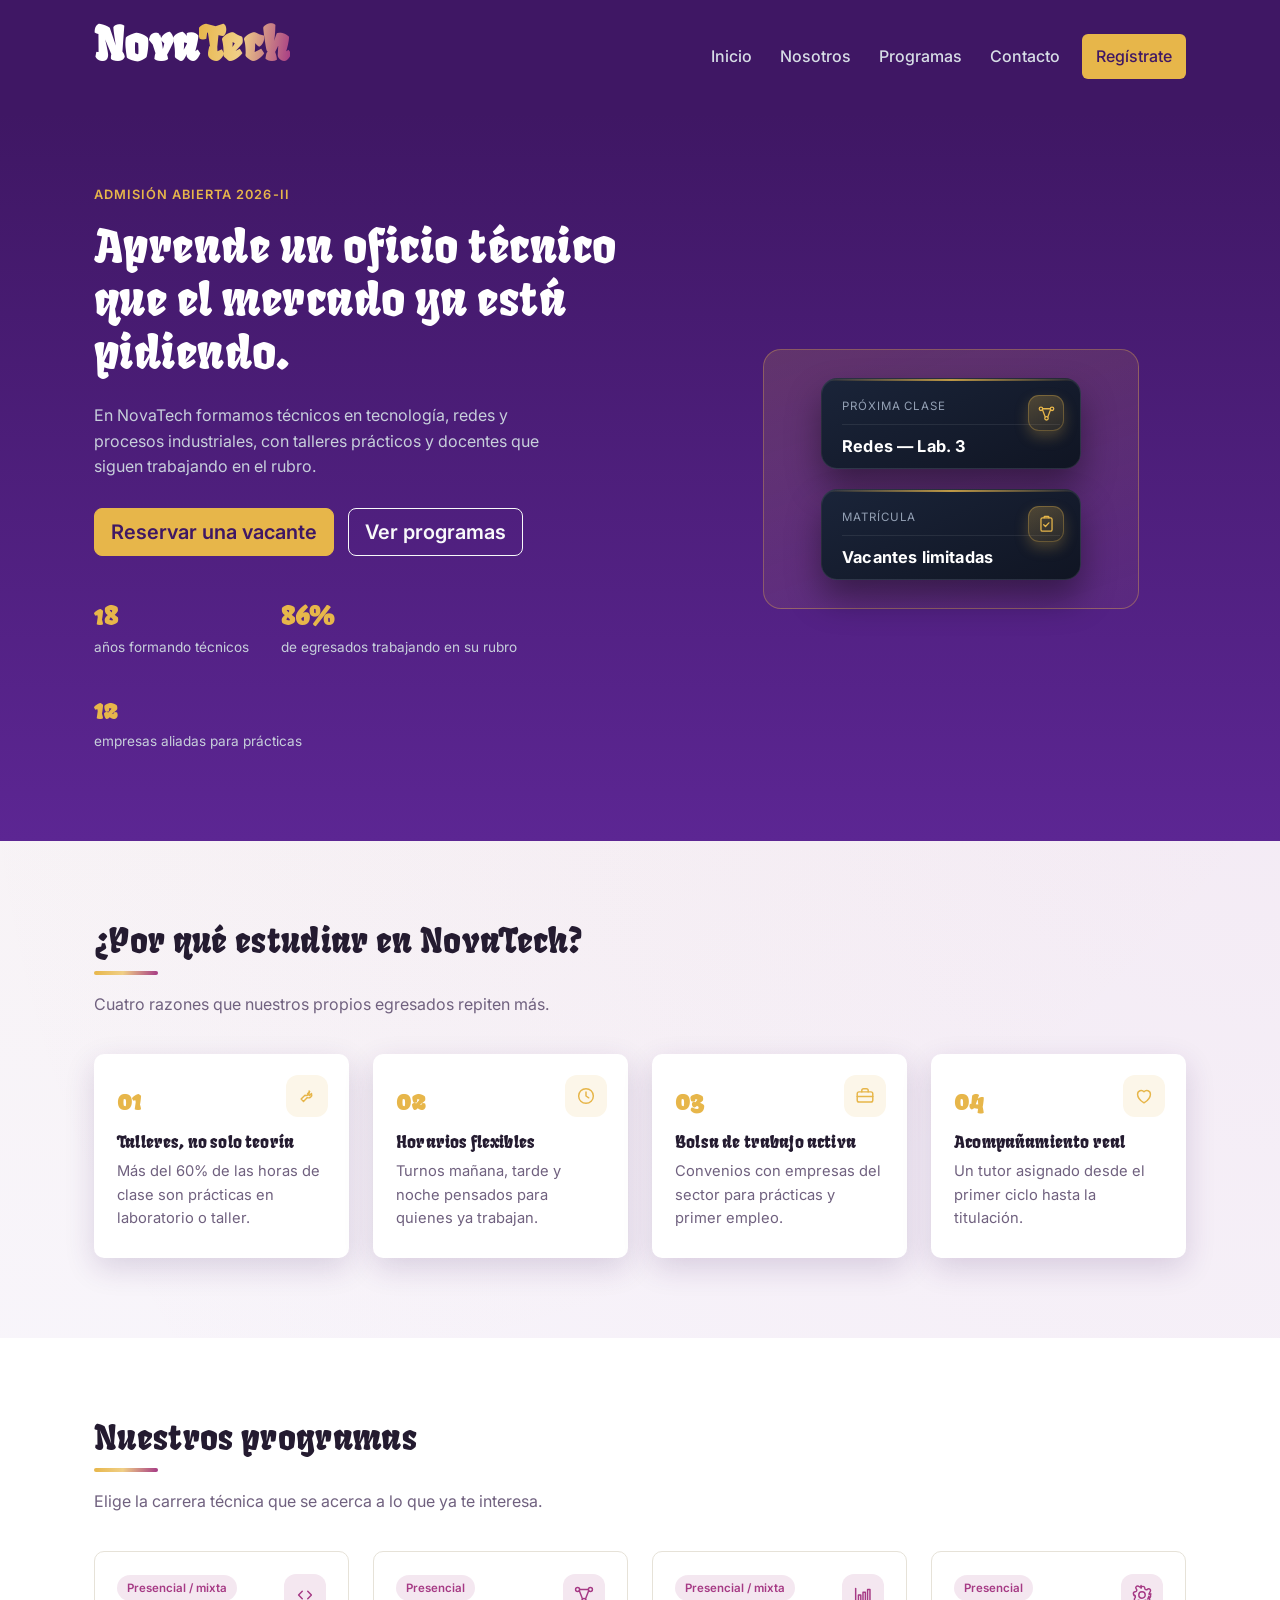
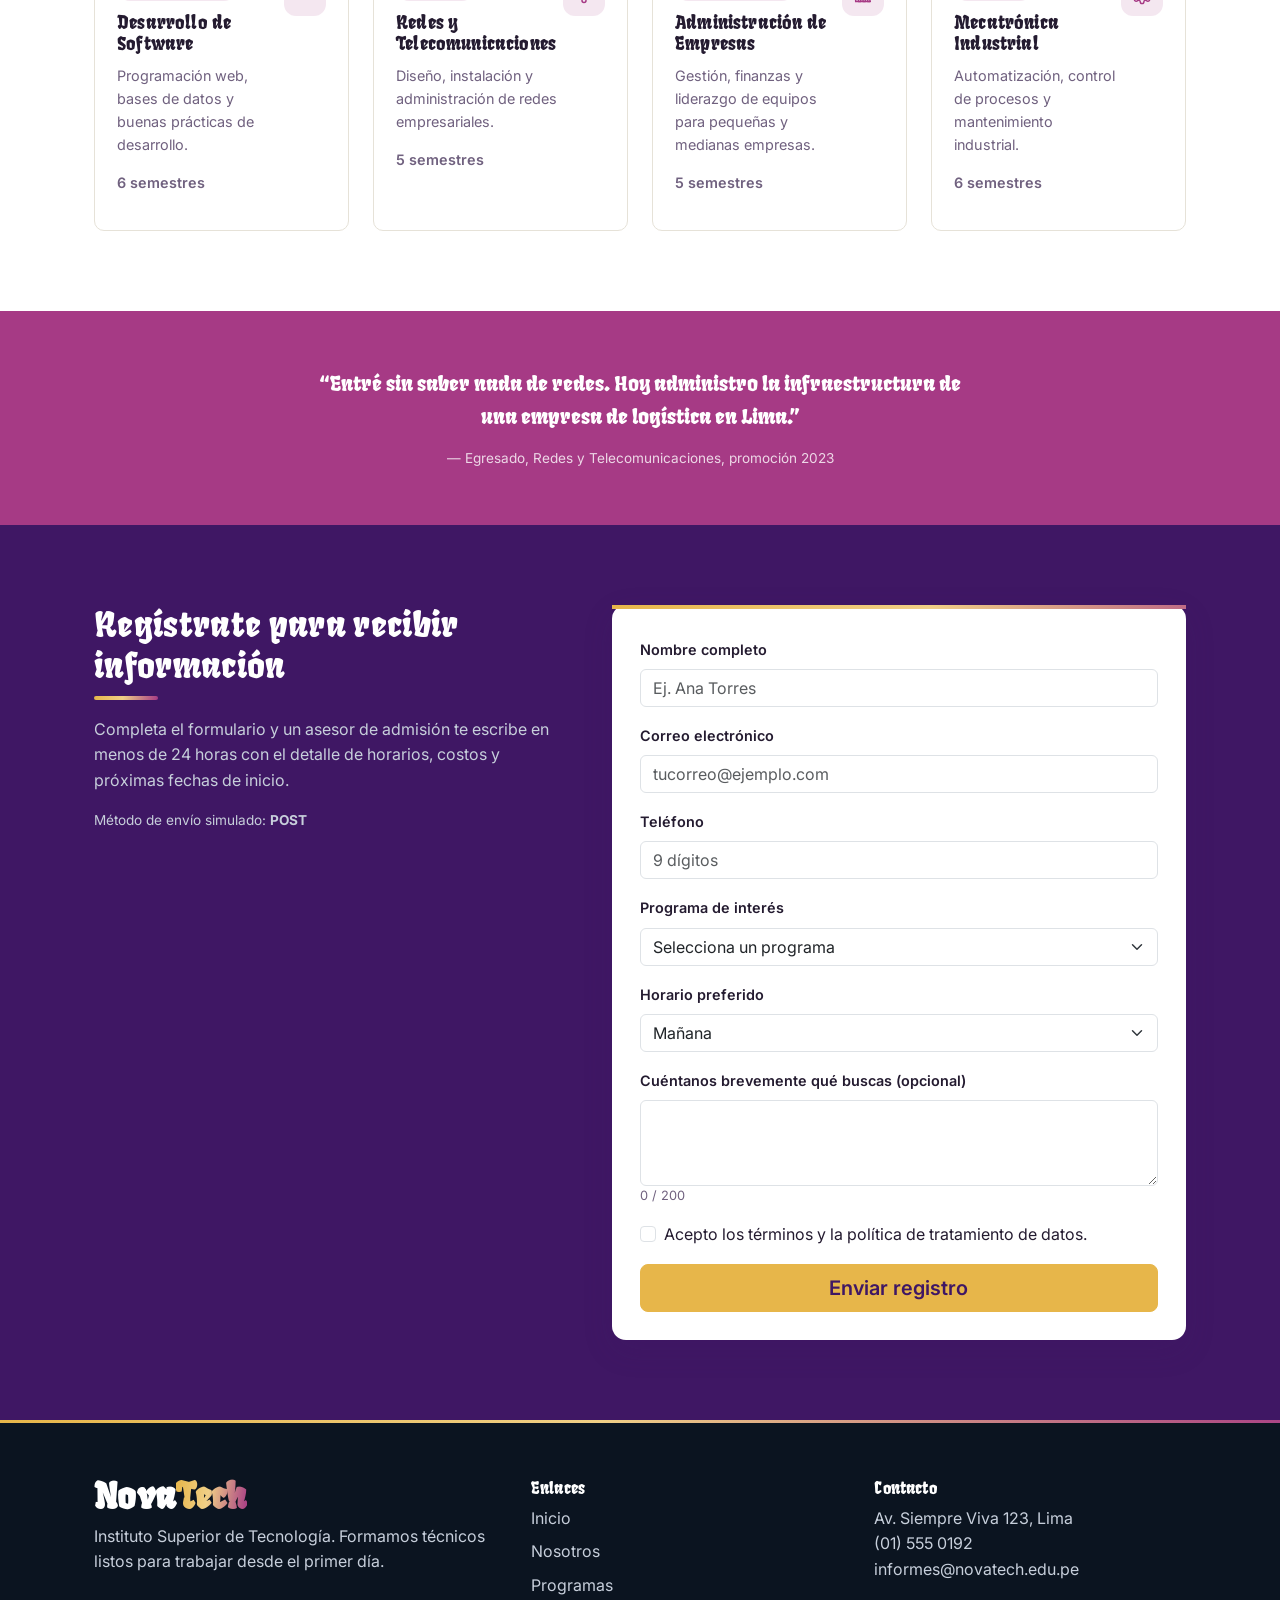
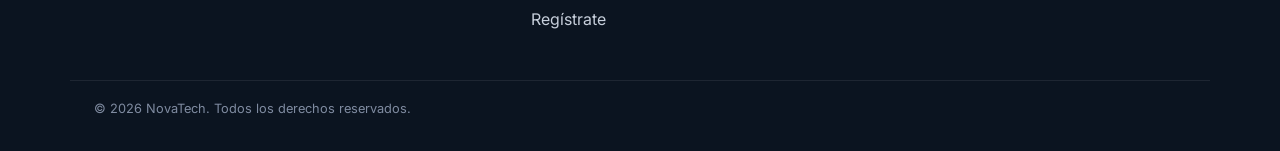
==== index.html @ 8d247965 "Publicar sitio NovaTech (HTML/CSS/JS) listo para GitHub Pages" ====
<!DOCTYPE html>
<html lang="es">
<head>
  <meta charset="UTF-8">
  <meta name="viewport" content="width=device-width, initial-scale=1.0">
  <title>NovaTech | Instituto Superior de Tecnología</title>
  <meta name="description" content="Instituto Superior NovaTech: programas técnicos en tecnología, redes e industria. Regístrate y da el siguiente paso.">

  <!-- Fuentes -->
  <link rel="preconnect" href="https://fonts.googleapis.com">
  <link href="https://fonts.googleapis.com/css2?family=Fruktur&family=Inter:wght@400;500;600&display=swap" rel="stylesheet">

  <!-- Bootstrap 5 (framework CSS requerido por el caso práctico) -->
  <link href="https://cdnjs.cloudflare.com/ajax/libs/bootstrap/5.3.3/css/bootstrap.min.css" rel="stylesheet">

  <!-- Hoja de estilos EXTERNA propia -->
  <link rel="stylesheet" href="css/style.css">

  <!-- Hoja de estilos INTERNA: ajustes puntuales de esta página que no requieren
       vivir en el archivo externo (ver justificación en el informe técnico) -->
  <style>
    /* Ajuste específico de esta vista: separación del ancla del menú fijo */
    section[id] { scroll-margin-top: 84px; }
    /* Contador de caracteres del mensaje del formulario, solo se usa aquí */
    #mensajeContador { font-size: 0.8rem; color: var(--color-muted); }
  </style>
</head>
<body>

  <!-- ===================== HEADER / NAV ===================== -->
  <header class="site-header">
    <nav class="navbar navbar-expand-lg" aria-label="Navegación principal">
      <div class="container nav-inner">
        <a class="navbar-brand" href="#inicio">
          <span class="brand-mark">Nova<span class="brand-accent">Tech</span></span>
        </a>
        <button class="navbar-toggler" type="button" id="menuToggle" aria-controls="menuPrincipal"
                aria-expanded="false" aria-label="Abrir menú">
          <span class="toggler-bar"></span>
          <span class="toggler-bar"></span>
          <span class="toggler-bar"></span>
        </button>
        <div class="collapse navbar-collapse" id="menuPrincipal">
          <ul class="navbar-nav ms-auto" id="menuLista">
            <span class="nav-indicator" id="navIndicator" aria-hidden="true"></span>
            <li class="nav-item"><a class="nav-link" href="#inicio">Inicio</a></li>
            <li class="nav-item"><a class="nav-link" href="#nosotros">Nosotros</a></li>
            <li class="nav-item"><a class="nav-link" href="#programas">Programas</a></li>
            <li class="nav-item"><a class="nav-link" href="#contacto">Contacto</a></li>
            <li class="nav-item"><a class="nav-link btn-nav-cta" href="#registro">Regístrate</a></li>
          </ul>
        </div>
      </div>
    </nav>
  </header>

  <main>
    <!-- ===================== HERO ===================== -->
    <section id="inicio" class="hero">
      <div class="container hero-grid">
        <div class="hero-copy">
          <p class="hero-kicker">Admisión abierta 2026-II</p>
          <h1>Aprende un oficio técnico que el mercado ya está pidiendo.</h1>
          <p class="hero-lead">
            En NovaTech formamos técnicos en tecnología, redes y procesos industriales,
            con talleres prácticos y docentes que siguen trabajando en el rubro.
          </p>
          <div class="hero-actions">
            <a href="#registro" class="btn btn-primary btn-lg">Reservar una vacante</a>
            <a href="#programas" class="btn btn-outline-light btn-lg">Ver programas</a>
          </div>
          <dl class="hero-stats">
            <div><dt>18</dt><dd>años formando técnicos</dd></div>
            <div><dt>86%</dt><dd>de egresados trabajando en su rubro</dd></div>
            <div><dt>12</dt><dd>empresas aliadas para prácticas</dd></div>
          </dl>
        </div>
        <div class="hero-visual" aria-hidden="true">
          <div class="hero-shape">
            <div class="hero-card hero-card-1">
              <span class="hero-card-label">Próxima clase</span>
              <strong>Redes — Lab. 3</strong>
              <span class="hero-card-icon" aria-hidden="true">
                <svg viewBox="0 0 24 24" fill="none" stroke="currentColor" stroke-width="1.6" stroke-linecap="round" stroke-linejoin="round">
                  <circle cx="5" cy="6" r="2.2"></circle>
                  <circle cx="19" cy="6" r="2.2"></circle>
                  <circle cx="12" cy="18" r="2.2"></circle>
                  <path d="M6.9 7.3 10.4 16.4"></path>
                  <path d="M17.1 7.3 13.6 16.4"></path>
                  <path d="M7.2 6h9.6"></path>
                </svg>
              </span>
            </div>
            <div class="hero-card hero-card-2">
              <span class="hero-card-label">Matrícula</span>
              <strong>Vacantes limitadas</strong>
              <span class="hero-card-icon" aria-hidden="true">
                <svg viewBox="0 0 24 24" fill="none" stroke="currentColor" stroke-width="1.6" stroke-linecap="round" stroke-linejoin="round">
                  <rect x="5" y="3.5" width="14" height="17" rx="2"></rect>
                  <path d="M9 3.5V2.8a1 1 0 0 1 1-1h4a1 1 0 0 1 1 1v.7"></path>
                  <path d="m8.5 12.3 2.2 2.2 4.3-4.6"></path>
                </svg>
              </span>
            </div>
          </div>
        </div>
      </div>
    </section>

    <!-- ===================== NOSOTROS / POR QUÉ (Flexbox) ===================== -->
    <section id="nosotros" class="why">
      <div class="container">
        <h2 class="section-title">¿Por qué estudiar en NovaTech?</h2>
        <p class="section-subtitle">Cuatro razones que nuestros propios egresados repiten más.</p>

        <!-- Requisito: Flexbox en al menos una sección -->
        <div class="why-flex">
          <article class="why-item">
            <span class="why-logo" aria-hidden="true">
              <svg viewBox="0 0 24 24" fill="none" stroke="currentColor" stroke-width="1.6" stroke-linecap="round" stroke-linejoin="round">
                <path d="M14.3 6.6a3.5 3.5 0 0 1-4.55 4.55L5.6 15.3l2.6 2.6 4.15-4.15a3.5 3.5 0 0 0 4.55-4.55l-2.25 2.25-2-2 2.25-2.25Z"></path>
              </svg>
            </span>
            <div class="why-icon" aria-hidden="true">01</div>
            <h3>Talleres, no solo teoría</h3>
            <p>Más del 60% de las horas de clase son prácticas en laboratorio o taller.</p>
          </article>
          <article class="why-item">
            <span class="why-logo" aria-hidden="true">
              <svg viewBox="0 0 24 24" fill="none" stroke="currentColor" stroke-width="1.6" stroke-linecap="round" stroke-linejoin="round">
                <circle cx="12" cy="12" r="8"></circle>
                <path d="M12 7.5V12l3 2"></path>
              </svg>
            </span>
            <div class="why-icon" aria-hidden="true">02</div>
            <h3>Horarios flexibles</h3>
            <p>Turnos mañana, tarde y noche pensados para quienes ya trabajan.</p>
          </article>
          <article class="why-item">
            <span class="why-logo" aria-hidden="true">
              <svg viewBox="0 0 24 24" fill="none" stroke="currentColor" stroke-width="1.6" stroke-linecap="round" stroke-linejoin="round">
                <rect x="3.5" y="7.5" width="17" height="11" rx="2"></rect>
                <path d="M8.5 7.5V6a2 2 0 0 1 2-2h3a2 2 0 0 1 2 2v1.5"></path>
                <path d="M3.5 12.5h17"></path>
              </svg>
            </span>
            <div class="why-icon" aria-hidden="true">03</div>
            <h3>Bolsa de trabajo activa</h3>
            <p>Convenios con empresas del sector para prácticas y primer empleo.</p>
          </article>
          <article class="why-item">
            <span class="why-logo" aria-hidden="true">
              <svg viewBox="0 0 24 24" fill="none" stroke="currentColor" stroke-width="1.6" stroke-linecap="round" stroke-linejoin="round">
                <path d="M12 19.5s-7-4.35-7-9.5a4 4 0 0 1 7-2.6 4 4 0 0 1 7 2.6c0 5.15-7 9.5-7 9.5Z"></path>
              </svg>
            </span>
            <div class="why-icon" aria-hidden="true">04</div>
            <h3>Acompañamiento real</h3>
            <p>Un tutor asignado desde el primer ciclo hasta la titulación.</p>
          </article>
        </div>
      </div>
    </section>

    <!-- ===================== PROGRAMAS (Grid + Bootstrap cards) ===================== -->
    <section id="programas" class="programas">
      <div class="container">
        <h2 class="section-title">Nuestros programas</h2>
        <p class="section-subtitle">Elige la carrera técnica que se acerca a lo que ya te interesa.</p>

        <!-- Requisito: CSS Grid en al menos una sección.
             Estas 4 tarjetas son contenido base en HTML; script.js las
             reemplaza dinámicamente recorriendo el array "programas"
             (demuestra manipulación del DOM sin depender solo de JS). -->
        <div class="programas-grid" id="programasGrid">
          <article class="programa-card">
            <span class="programa-logo" aria-hidden="true">
              <svg viewBox="0 0 24 24" fill="none" stroke="currentColor" stroke-width="1.6" stroke-linecap="round" stroke-linejoin="round">
                <path d="m9 8-4 4 4 4"></path>
                <path d="m15 8 4 4-4 4"></path>
              </svg>
            </span>
            <span class="programa-badge">Presencial / mixta</span>
            <h3>Desarrollo de Software</h3>
            <p>Programación web, bases de datos y buenas prácticas de desarrollo.</p>
            <p class="programa-duracion">6 semestres</p>
          </article>
          <article class="programa-card">
            <span class="programa-logo" aria-hidden="true">
              <svg viewBox="0 0 24 24" fill="none" stroke="currentColor" stroke-width="1.6" stroke-linecap="round" stroke-linejoin="round">
                <circle cx="5" cy="6" r="2.2"></circle>
                <circle cx="19" cy="6" r="2.2"></circle>
                <circle cx="12" cy="18" r="2.2"></circle>
                <path d="M6.9 7.3 10.4 16.4"></path>
                <path d="M17.1 7.3 13.6 16.4"></path>
                <path d="M7.2 6h9.6"></path>
              </svg>
            </span>
            <span class="programa-badge">Presencial</span>
            <h3>Redes y Telecomunicaciones</h3>
            <p>Diseño, instalación y administración de redes empresariales.</p>
            <p class="programa-duracion">5 semestres</p>
          </article>
          <article class="programa-card">
            <span class="programa-logo" aria-hidden="true">
              <svg viewBox="0 0 24 24" fill="none" stroke="currentColor" stroke-width="1.6" stroke-linecap="round" stroke-linejoin="round">
                <path d="M4 19V5"></path>
                <path d="M4 19h16"></path>
                <rect x="7" y="12" width="2.6" height="7"></rect>
                <rect x="12" y="9" width="2.6" height="10"></rect>
                <rect x="17" y="6" width="2.6" height="13"></rect>
              </svg>
            </span>
            <span class="programa-badge">Presencial / mixta</span>
            <h3>Administración de Empresas</h3>
            <p>Gestión, finanzas y liderazgo de equipos para pequeñas y medianas empresas.</p>
            <p class="programa-duracion">5 semestres</p>
          </article>
          <article class="programa-card">
            <span class="programa-logo" aria-hidden="true">
              <svg viewBox="0 0 24 24" fill="none" stroke="currentColor" stroke-width="1.6" stroke-linecap="round" stroke-linejoin="round">
                <path d="M12 15.5a3.5 3.5 0 1 0 0-7 3.5 3.5 0 0 0 0 7Z"></path>
                <path d="M19.4 13.5a1.65 1.65 0 0 0 .33 1.82l.06.06a2 2 0 1 1-2.83 2.83l-.06-.06a1.65 1.65 0 0 0-1.82-.33 1.65 1.65 0 0 0-1 1.51V19.4a2 2 0 0 1-4 0v-.09a1.65 1.65 0 0 0-1.08-1.51 1.65 1.65 0 0 0-1.82.33l-.06.06a2 2 0 1 1-2.83-2.83l.06-.06a1.65 1.65 0 0 0 .33-1.82 1.65 1.65 0 0 0-1.51-1H4.6a2 2 0 0 1 0-4h.09a1.65 1.65 0 0 0 1.51-1.08 1.65 1.65 0 0 0-.33-1.82l-.06-.06a2 2 0 1 1 2.83-2.83l.06.06a1.65 1.65 0 0 0 1.82.33H10a1.65 1.65 0 0 0 1-1.51V4.6a2 2 0 0 1 4 0v.09a1.65 1.65 0 0 0 1 1.51 1.65 1.65 0 0 0 1.82-.33l.06-.06a2 2 0 1 1 2.83 2.83l-.06.06a1.65 1.65 0 0 0-.33 1.82V10a1.65 1.65 0 0 0 1.51 1H19.4a2 2 0 0 1 0 4h-.09a1.65 1.65 0 0 0-1 1.51Z"></path>
              </svg>
            </span>
            <span class="programa-badge">Presencial</span>
            <h3>Mecatrónica Industrial</h3>
            <p>Automatización, control de procesos y mantenimiento industrial.</p>
            <p class="programa-duracion">6 semestres</p>
          </article>
        </div>
      </div>
    </section>

    <!-- ===================== TESTIMONIO ===================== -->
    <section class="testimonio">
      <div class="container testimonio-inner">
        <blockquote>
          “Entré sin saber nada de redes. Hoy administro la infraestructura de una empresa de
          logística en Lima.”
        </blockquote>
        <p class="testimonio-autor">— Egresado, Redes y Telecomunicaciones, promoción 2023</p>
      </div>
    </section>

    <!-- ===================== REGISTRO ===================== -->
    <section id="registro" class="registro">
      <div class="container registro-grid">
        <div class="registro-intro">
          <h2 class="section-title section-title--light">Regístrate para recibir información</h2>
          <p>
            Completa el formulario y un asesor de admisión te escribe en menos de 24 horas
            con el detalle de horarios, costos y próximas fechas de inicio.
          </p>
          <p class="registro-nota" id="metodoEnvioNota">
            Método de envío simulado: <strong>POST</strong>
          </p>
        </div>

        <form id="formRegistro" class="registro-form" novalidate>
          <div class="mb-3">
            <label for="nombre" class="form-label">Nombre completo</label>
            <input type="text" class="form-control" id="nombre" name="nombre" placeholder="Ej. Ana Torres" required minlength="3">
            <div class="invalid-feedback" id="errorNombre">Ingresa tu nombre completo (mínimo 3 caracteres).</div>
          </div>

          <div class="mb-3">
            <label for="correo" class="form-label">Correo electrónico</label>
            <input type="email" class="form-control" id="correo" name="correo" placeholder="tucorreo@ejemplo.com" required>
            <div class="invalid-feedback" id="errorCorreo">Ingresa un correo electrónico válido.</div>
          </div>

          <div class="mb-3">
            <label for="telefono" class="form-label">Teléfono</label>
            <input type="tel" class="form-control" id="telefono" name="telefono" placeholder="9 dígitos" required pattern="[0-9]{9}">
            <div class="invalid-feedback" id="errorTelefono">Ingresa un número de 9 dígitos, solo números.</div>
          </div>

          <div class="mb-3">
            <label for="programa" class="form-label">Programa de interés</label>
            <select class="form-select" id="programa" name="programa" required>
              <option value="" selected disabled>Selecciona un programa</option>
              <option value="Desarrollo de Software">Desarrollo de Software</option>
              <option value="Redes y Telecomunicaciones">Redes y Telecomunicaciones</option>
              <option value="Administración de Empresas">Administración de Empresas</option>
              <option value="Mecatrónica Industrial">Mecatrónica Industrial</option>
            </select>
            <div class="invalid-feedback" id="errorPrograma">Selecciona un programa.</div>
          </div>

          <div class="mb-3">
            <label for="horario" class="form-label">Horario preferido</label>
            <select class="form-select" id="horario" name="horario">
              <option value="Mañana">Mañana</option>
              <option value="Tarde">Tarde</option>
              <option value="Noche">Noche</option>
            </select>
          </div>

          <div class="mb-3">
            <label for="mensaje" class="form-label">Cuéntanos brevemente qué buscas (opcional)</label>
            <textarea class="form-control" id="mensaje" name="mensaje" rows="3" maxlength="200"></textarea>
            <div id="mensajeContador">0 / 200</div>
          </div>

          <div class="form-check mb-3">
            <input class="form-check-input" type="checkbox" id="terminos" name="terminos" required>
            <label class="form-check-label" for="terminos">
              Acepto los términos y la política de tratamiento de datos.
            </label>
            <div class="invalid-feedback" id="errorTerminos">Debes aceptar los términos para continuar.</div>
          </div>

          <button type="submit" class="btn btn-primary btn-lg w-100" id="btnEnviar">Enviar registro</button>

          <div id="resultadoEnvio" class="resultado-envio" role="status" aria-live="polite"></div>
        </form>
      </div>
    </section>
  </main>

  <!-- ===================== FOOTER ===================== -->
  <footer id="contacto" class="site-footer">
    <div class="container footer-grid">
      <div>
        <span class="brand-mark">Nova<span class="brand-accent">Tech</span></span>
        <p>Instituto Superior de Tecnología. Formamos técnicos listos para trabajar desde el primer día.</p>
      </div>
      <div>
        <h3>Enlaces</h3>
        <ul>
          <li><a href="#inicio">Inicio</a></li>
          <li><a href="#nosotros">Nosotros</a></li>
          <li><a href="#programas">Programas</a></li>
          <li><a href="#registro">Regístrate</a></li>
        </ul>
      </div>
      <div>
        <h3>Contacto</h3>
        <address>
          Av. Siempre Viva 123, Lima<br>
          (01) 555 0192<br>
          informes@novatech.edu.pe
        </address>
      </div>
    </div>
    <div class="footer-bottom">
      <div class="container">
        <p>&copy; <span id="anioActual"></span> NovaTech. Todos los derechos reservados.</p>
      </div>
    </div>
  </footer>

  <!-- Bootstrap JS bundle -->
  <script src="https://cdnjs.cloudflare.com/ajax/libs/bootstrap/5.3.3/js/bootstrap.bundle.min.js"></script>
  <!-- Script propio -->
  <script src="js/script.js"></script>
</body>
</html>
---- css/style.css ----
/* =========================================================
   NovaTech — hoja de estilos externa principal
   Selectores, propiedades y valores CSS para tipografía,
   color, espaciado, bordes, fondos y distribución visual.
   ========================================================= */

:root {
  --color-navy: #3f1764;
  --color-navy-soft: #5c2693;
  --color-cream: #f8f5fb;
  --color-amber: #e7b64a;
  --color-teal: #a63a85;
  --color-text: #241b30;
  --color-muted: #70617f;
  --radius-base: 10px;
  --shadow-card: 0 10px 30px rgba(63, 23, 100, 0.16);
  --font-display: "Fruktur", cursive;
  --font-body: "Inter", "Segoe UI", sans-serif;
  --gradient-brand: linear-gradient(100deg, var(--color-amber) 0%, #f0cf86 45%, var(--color-teal) 100%);
}

* { box-sizing: border-box; }

html { scroll-behavior: smooth; }

body {
  margin: 0;
  font-family: var(--font-body);
  color: var(--color-text);
  background:
    radial-gradient(circle at 12% 0%, rgba(231, 182, 74, 0.07), transparent 40%),
    radial-gradient(circle at 100% 20%, rgba(166, 58, 133, 0.06), transparent 45%),
    var(--color-cream);
  line-height: 1.6;
}

h1, h2, h3, .brand-mark {
  font-family: var(--font-display);
  font-weight: 400;
  letter-spacing: 0.01em;
  margin: 0 0 0.5em;
}

p { margin: 0 0 1em; }

a { color: inherit; text-decoration: none; }

.container {
  max-width: 1140px;
  margin: 0 auto;
  padding: 0 24px;
}

/* ---------- Botones (se apoyan en Bootstrap, con acento propio) ---------- */
.btn-primary {
  background-color: var(--color-amber);
  border-color: var(--color-amber);
  color: var(--color-navy);
  font-weight: 600;
  border-radius: 8px;
}
.btn-primary:hover, .btn-primary:focus {
  background-color: #cf9e34;
  border-color: #cf9e34;
  color: var(--color-navy);
}
.btn-outline-light {
  border-radius: 8px;
  font-weight: 600;
}

/* ================= HEADER / NAV ================= */
.site-header {
  position: sticky;
  top: 0;
  z-index: 50;
  background: var(--color-navy);
}
.nav-inner { padding: 10px 24px; }
.brand-mark {
  color: #fff;
  font-size: 2.8rem;
  font-weight: 700;
  line-height: 1;
  display: inline-flex;
  align-items: center;
}
.brand-accent {
  background: var(--gradient-brand);
  -webkit-background-clip: text;
  background-clip: text;
  -webkit-text-fill-color: transparent;
  color: var(--color-amber);
}

.navbar-nav {
  position: relative;
}
.navbar-nav .nav-link {
  position: relative;
  z-index: 2;
  color: #d7dde6;
  font-weight: 500;
  padding: 10px 14px !important;
  transition: color 0.25s ease;
}
.navbar-nav .nav-link:hover { color: var(--color-navy); }
.navbar-nav .nav-link.btn-nav-cta:hover { color: var(--color-navy) !important; }

/* Indicador ("píldora") que se desliza detrás del enlace bajo el cursor */
.nav-indicator {
  position: absolute;
  top: 6px;
  bottom: 6px;
  left: 0;
  width: 0;
  z-index: 1;
  background: var(--color-amber);
  border-radius: 999px;
  opacity: 0;
  pointer-events: none;
  transition: left 0.32s cubic-bezier(0.65, 0, 0.35, 1),
              width 0.32s cubic-bezier(0.65, 0, 0.35, 1),
              opacity 0.2s ease;
}

/* La píldora es un efecto de escritorio: con el menú colapsado (móvil/tablet)
   los enlaces se apilan en vertical y la píldora no tiene sentido ahí, así
   que se oculta por completo para que el menú móvil quede limpio. */
@media (max-width: 991.98px) {
  .nav-indicator { display: none !important; }
}

.btn-nav-cta {
  background: var(--color-amber);
  color: var(--color-navy) !important;
  border-radius: 6px;
  margin-left: 8px;
  font-weight: 600;
}

.navbar-toggler {
  border: 0;
  background: transparent;
  display: flex;
  flex-direction: column;
  gap: 5px;
  padding: 6px;
}
.toggler-bar {
  width: 24px;
  height: 2px;
  background: #fff;
  display: block;
}

/* ================= HERO ================= */
.hero {
  background: linear-gradient(180deg, var(--color-navy) 0%, var(--color-navy-soft) 100%);
  color: #fff;
  padding: 72px 0 88px;
}

/* Requisito: CSS Grid */
.hero-grid {
  display: grid;
  grid-template-columns: 1.1fr 0.9fr;
  gap: 48px;
  align-items: center;
}

.hero-kicker {
  color: var(--color-amber);
  text-transform: uppercase;
  font-size: 0.8rem;
  font-weight: 600;
  letter-spacing: 0.08em;
  margin-bottom: 14px;
}

.hero-copy h1 {
  font-size: clamp(2rem, 4vw, 2.9rem);
  line-height: 1.15;
}

.hero-lead {
  color: #c7cfdb;
  max-width: 46ch;
}

.hero-actions {
  display: flex;
  gap: 14px;
  flex-wrap: wrap;
  margin: 28px 0 40px;
}

.hero-stats {
  display: flex;
  gap: 32px;
  margin: 0;
  flex-wrap: wrap;
}
.hero-stats dt {
  font-family: var(--font-display);
  font-size: 1.6rem;
  color: var(--color-amber);
  font-weight: 700;
}
.hero-stats dd {
  margin: 0;
  color: #c7cfdb;
  font-size: 0.85rem;
}

.hero-visual {
  position: relative;
  min-height: 280px;
}
.hero-shape {
  position: absolute;
  inset: 20px 10% 0 10%;
  background: linear-gradient(160deg, rgba(231, 182, 74, 0.16), rgba(231, 182, 74, 0.05));
  border: 1px solid rgba(231, 182, 74, 0.35);
  border-radius: 18px;
  display: flex;
  flex-direction: column;
  align-items: center;
  justify-content: center;
  gap: 20px;
  padding: 28px;
  transition: border-color 0.3s ease, background 0.3s ease;
}
.hero-shape:hover {
  border-color: rgba(231, 182, 74, 0.55);
  background: linear-gradient(160deg, rgba(231, 182, 74, 0.22), rgba(231, 182, 74, 0.06));
}
.hero-card {
  position: relative;
  background: linear-gradient(155deg, #1a2439 0%, #101523 100%);
  color: #fff;
  border: 1px solid rgba(255, 255, 255, 0.09);
  border-radius: 16px;
  padding: 18px 20px 20px;
  width: 100%;
  max-width: 260px;
  box-shadow: 0 18px 34px rgba(0, 0, 0, 0.4), inset 0 1px 0 rgba(255, 255, 255, 0.06);
  overflow: hidden;
  animation: hero-card-float 5s ease-in-out infinite;
}
.hero-card::before {
  content: "";
  position: absolute;
  top: 0;
  left: 0;
  right: 0;
  height: 2px;
  background: linear-gradient(90deg, transparent, var(--color-amber), transparent);
  opacity: 0.8;
}
.hero-card-2 { animation-delay: 0.6s; }
@keyframes hero-card-float {
  0%, 100% { transform: translateY(0); }
  50% { transform: translateY(-7px); }
}
.hero-card-label {
  display: block;
  font-size: 0.72rem;
  color: #93a0b4;
  text-transform: uppercase;
  letter-spacing: 0.08em;
  margin-bottom: 8px;
  padding-bottom: 8px;
  border-bottom: 1px solid rgba(255, 255, 255, 0.08);
}
.hero-card strong {
  display: block;
  font-size: 1.02rem;
  padding-right: 40px;
  letter-spacing: 0.01em;
}
.hero-card-icon {
  position: absolute;
  top: 16px;
  right: 16px;
  width: 36px;
  height: 36px;
  border-radius: 11px;
  background: linear-gradient(155deg, rgba(231, 182, 74, 0.28), rgba(231, 182, 74, 0.1));
  color: var(--color-amber);
  display: flex;
  align-items: center;
  justify-content: center;
  box-shadow: 0 0 0 1px rgba(231, 182, 74, 0.3) inset, 0 6px 14px rgba(231, 182, 74, 0.25);
}
.hero-card-icon svg { width: 19px; height: 19px; }

@media (prefers-reduced-motion: reduce) {
  .hero-card { animation: none; }
}

/* ================= SECCIÓN GENÉRICA ================= */
.section-title {
  font-size: clamp(1.6rem, 3vw, 2.1rem);
  position: relative;
  padding-bottom: 14px;
}
.section-title::after {
  content: "";
  position: absolute;
  left: 0;
  bottom: 0;
  width: 64px;
  height: 4px;
  border-radius: 999px;
  background: var(--gradient-brand);
}
.section-title--light { color: #fff; }
.section-subtitle {
  color: var(--color-muted);
  max-width: 60ch;
  margin-bottom: 36px;
}

/* ================= NOSOTROS (Flexbox) ================= */
.why { padding: 80px 0; }

/* Requisito: Flexbox */
.why-flex {
  display: flex;
  flex-wrap: wrap;
  gap: 24px;
}
.why-item {
  position: relative;
  flex: 1 1 220px;
  background: #fff;
  border: 1px solid transparent;
  border-radius: var(--radius-base);
  padding: 26px 22px;
  box-shadow: var(--shadow-card);
  overflow: hidden;
  transition: transform 0.25s ease, box-shadow 0.25s ease, border-color 0.25s ease;
}
.why-item::before {
  content: "";
  position: absolute;
  top: 0;
  left: 0;
  right: 0;
  height: 3px;
  background: var(--gradient-brand);
  opacity: 0;
  transform: scaleX(0.4);
  transform-origin: left;
  transition: opacity 0.3s ease, transform 0.3s ease;
}
.why-item:hover::before {
  opacity: 1;
  transform: scaleX(1);
}
.why-item:hover {
  transform: translateY(-6px);
  border-color: rgba(231, 182, 74, 0.4);
  box-shadow: 0 18px 34px rgba(15, 27, 45, 0.16);
}
.why-logo {
  position: absolute;
  top: 20px;
  right: 20px;
  width: 42px;
  height: 42px;
  border-radius: 12px;
  background: rgba(231, 182, 74, 0.12);
  color: var(--color-amber);
  display: flex;
  align-items: center;
  justify-content: center;
  transition: transform 0.3s ease, background 0.3s ease;
}
.why-logo svg { width: 22px; height: 22px; }
.why-item:hover .why-logo {
  background: var(--color-amber);
  color: #fff;
  transform: scale(1.1) rotate(-6deg);
}
.why-icon {
  font-family: var(--font-display);
  color: var(--color-amber);
  font-size: 1.6rem;
  font-weight: 700;
  margin-bottom: 10px;
}
.why-item h3 { font-size: 1.05rem; }
.why-item p { color: var(--color-muted); margin: 0; font-size: 0.92rem; }

/* ================= PROGRAMAS (Grid) ================= */
.programas { padding: 80px 0; background: #fff; }

.programas-grid {
  display: grid;
  grid-template-columns: repeat(auto-fit, minmax(240px, 1fr));
  gap: 24px;
}

.programa-card {
  position: relative;
  border: 1px solid #e6e2d8;
  border-radius: var(--radius-base);
  padding: 22px;
  padding-right: 68px;
  overflow: hidden;
  transition: border-color 0.25s ease, transform 0.25s ease, box-shadow 0.25s ease;
}
.programa-card::before {
  content: "";
  position: absolute;
  top: 0;
  left: 0;
  right: 0;
  height: 3px;
  background: var(--gradient-brand);
  opacity: 0;
  transform: scaleX(0.4);
  transform-origin: left;
  transition: opacity 0.3s ease, transform 0.3s ease;
}
.programa-card:hover::before {
  opacity: 1;
  transform: scaleX(1);
}
.programa-card:hover {
  border-color: var(--color-amber);
  transform: translateY(-6px);
  box-shadow: 0 18px 32px rgba(15, 27, 45, 0.12);
}
.programa-logo {
  position: absolute;
  top: 22px;
  right: 22px;
  width: 42px;
  height: 42px;
  border-radius: 12px;
  background: rgba(166, 58, 133, 0.12);
  color: var(--color-teal);
  display: flex;
  align-items: center;
  justify-content: center;
  transition: transform 0.3s ease, background 0.3s ease, color 0.3s ease;
}
.programa-logo svg { width: 22px; height: 22px; }
.programa-card:hover .programa-logo {
  background: var(--color-amber);
  color: #fff;
  transform: scale(1.1) rotate(6deg);
}
.programa-badge {
  display: inline-block;
  background: rgba(166, 58, 133, 0.12);
  color: var(--color-teal);
  font-size: 0.72rem;
  font-weight: 600;
  padding: 4px 10px;
  border-radius: 999px;
  margin-bottom: 12px;
}
.programa-card h3 { font-size: 1.1rem; }
.programa-card p { color: var(--color-muted); font-size: 0.9rem; }
.programa-duracion {
  font-size: 0.8rem;
  color: var(--color-navy);
  font-weight: 600;
}

/* ================= TESTIMONIO ================= */
.testimonio {
  background: var(--color-teal);
  color: #fff;
  padding: 56px 0;
}
.testimonio-inner { max-width: 720px; text-align: center; margin: 0 auto; }
.testimonio blockquote {
  font-family: var(--font-display);
  font-size: 1.3rem;
  margin: 0 0 14px;
}
.testimonio-autor { color: rgba(255,255,255,0.8); font-size: 0.85rem; margin: 0; }

/* ================= REGISTRO ================= */
.registro {
  background: var(--color-navy);
  color: #fff;
  padding: 80px 0;
}
.registro-grid {
  display: grid;
  grid-template-columns: 0.9fr 1.1fr;
  gap: 48px;
  align-items: start;
}
.registro-intro p { color: #c7cfdb; }
.registro-nota {
  font-size: 0.85rem;
  color: var(--color-amber);
}

.registro-form {
  position: relative;
  background: #fff;
  color: var(--color-text);
  border-radius: 14px;
  padding: 28px;
  box-shadow: var(--shadow-card);
  border-top: 4px solid transparent;
  border-image: var(--gradient-brand) 1;
}
.registro-form .form-label { font-weight: 600; font-size: 0.9rem; }

.resultado-envio {
  margin-top: 16px;
  padding: 12px 14px;
  border-radius: 8px;
  font-size: 0.9rem;
  display: none;
}
.resultado-envio.exito {
  display: block;
  background: rgba(166, 58, 133, 0.12);
  color: var(--color-teal);
  border: 1px solid rgba(166, 58, 133, 0.3);
}
.resultado-envio.error {
  display: block;
  background: rgba(200, 60, 60, 0.1);
  color: #a4302f;
  border: 1px solid rgba(200, 60, 60, 0.3);
}

/* ================= FOOTER ================= */
.site-footer {
  background: #0b1420;
  color: #c7cfdb;
  padding: 56px 0 0;
  border-top: 3px solid transparent;
  border-image: var(--gradient-brand) 1;
}
.footer-grid {
  display: grid;
  grid-template-columns: 1.3fr 1fr 1fr;
  gap: 32px;
  padding-bottom: 40px;
  border-bottom: 1px solid rgba(255,255,255,0.08);
}
.footer-grid > div:first-child .brand-mark { font-size: 2.2rem; margin-bottom: 10px; }
.footer-grid h3 { color: #fff; font-size: 1rem; }
.footer-grid ul { list-style: none; padding: 0; margin: 0; }
.footer-grid li { margin-bottom: 8px; }
.footer-grid a:hover { color: var(--color-amber); }
.footer-bottom {
  padding: 18px 0;
  font-size: 0.8rem;
  color: #7f8ba0;
}

/* ================= RESPONSIVE (maquetación adaptable) ================= */
@media (max-width: 900px) {
  .hero-grid, .registro-grid { grid-template-columns: 1fr; }
  .hero-visual { min-height: 200px; margin-top: 20px; }
  .footer-grid { grid-template-columns: 1fr; }
}

@media (max-width: 576px) {
  .hero-actions { flex-direction: column; }
  .hero-actions .btn { width: 100%; }
  .why-item { flex: 1 1 100%; }
}
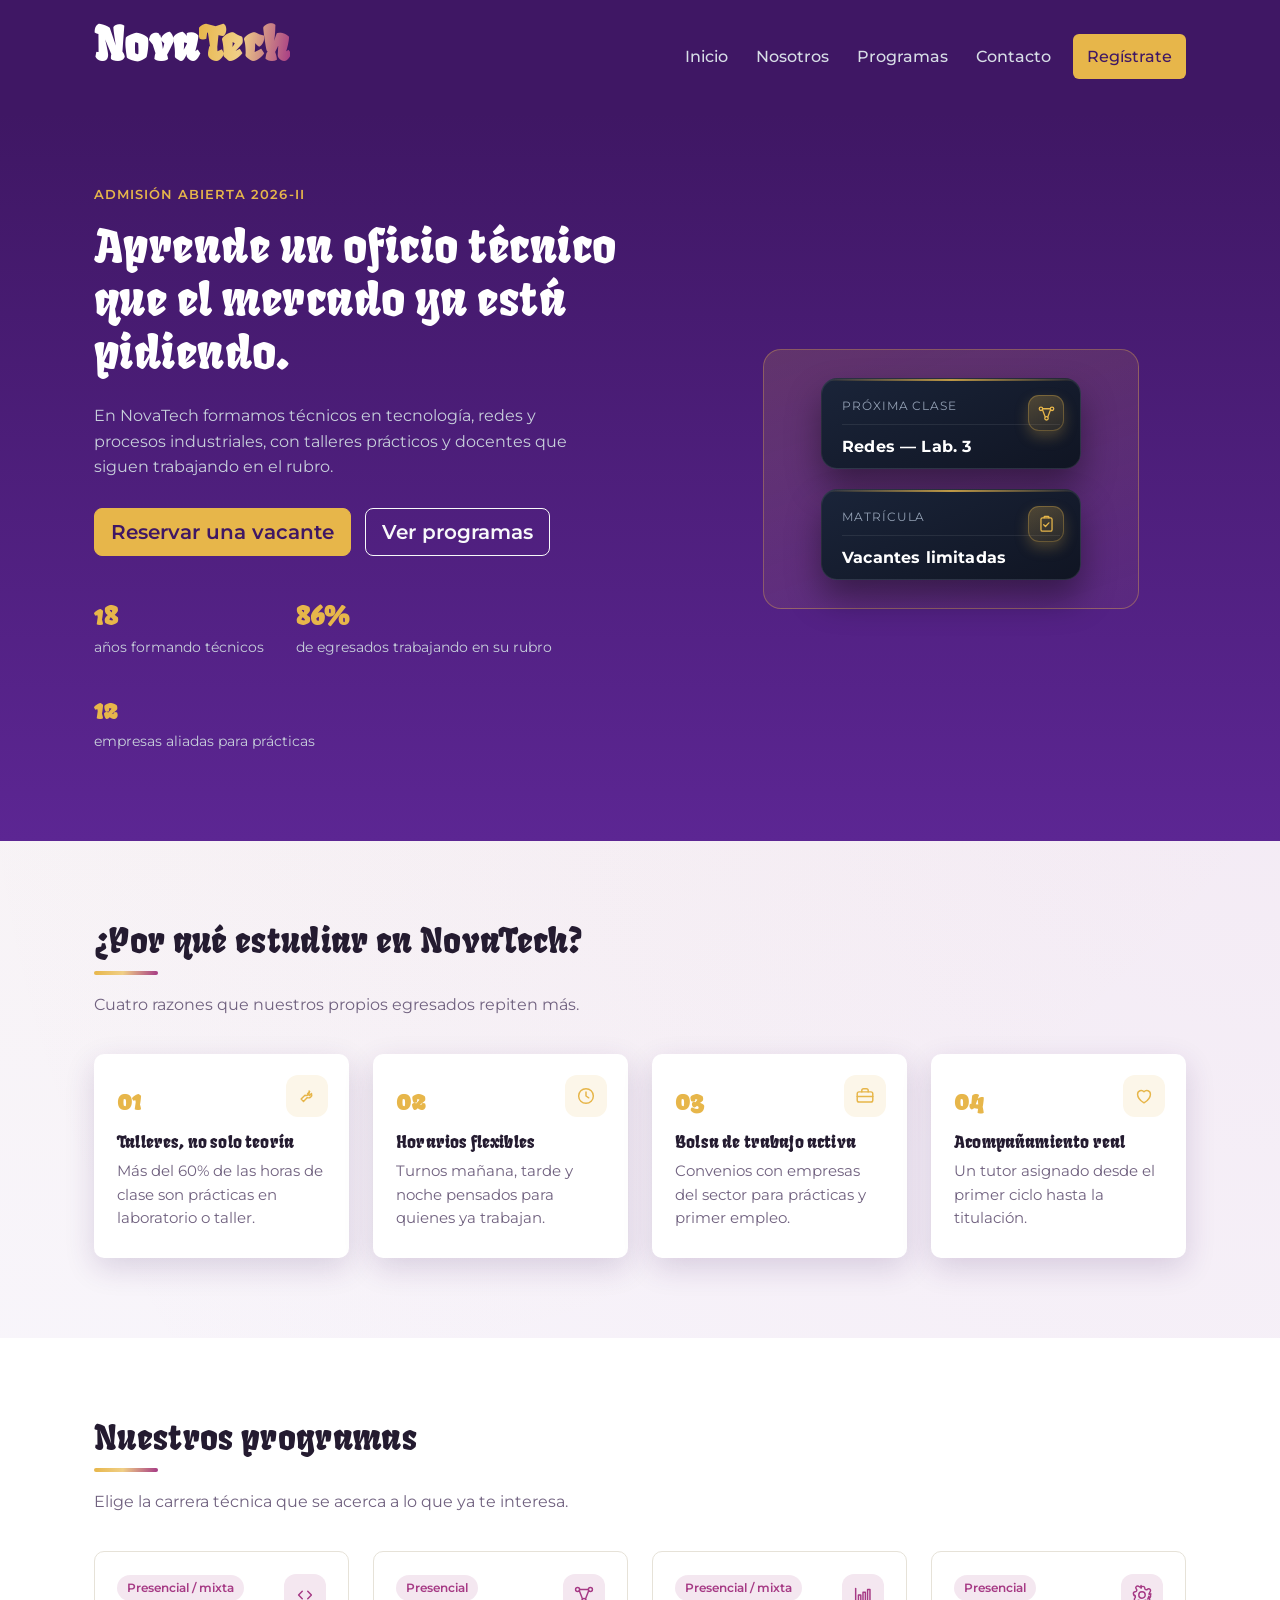
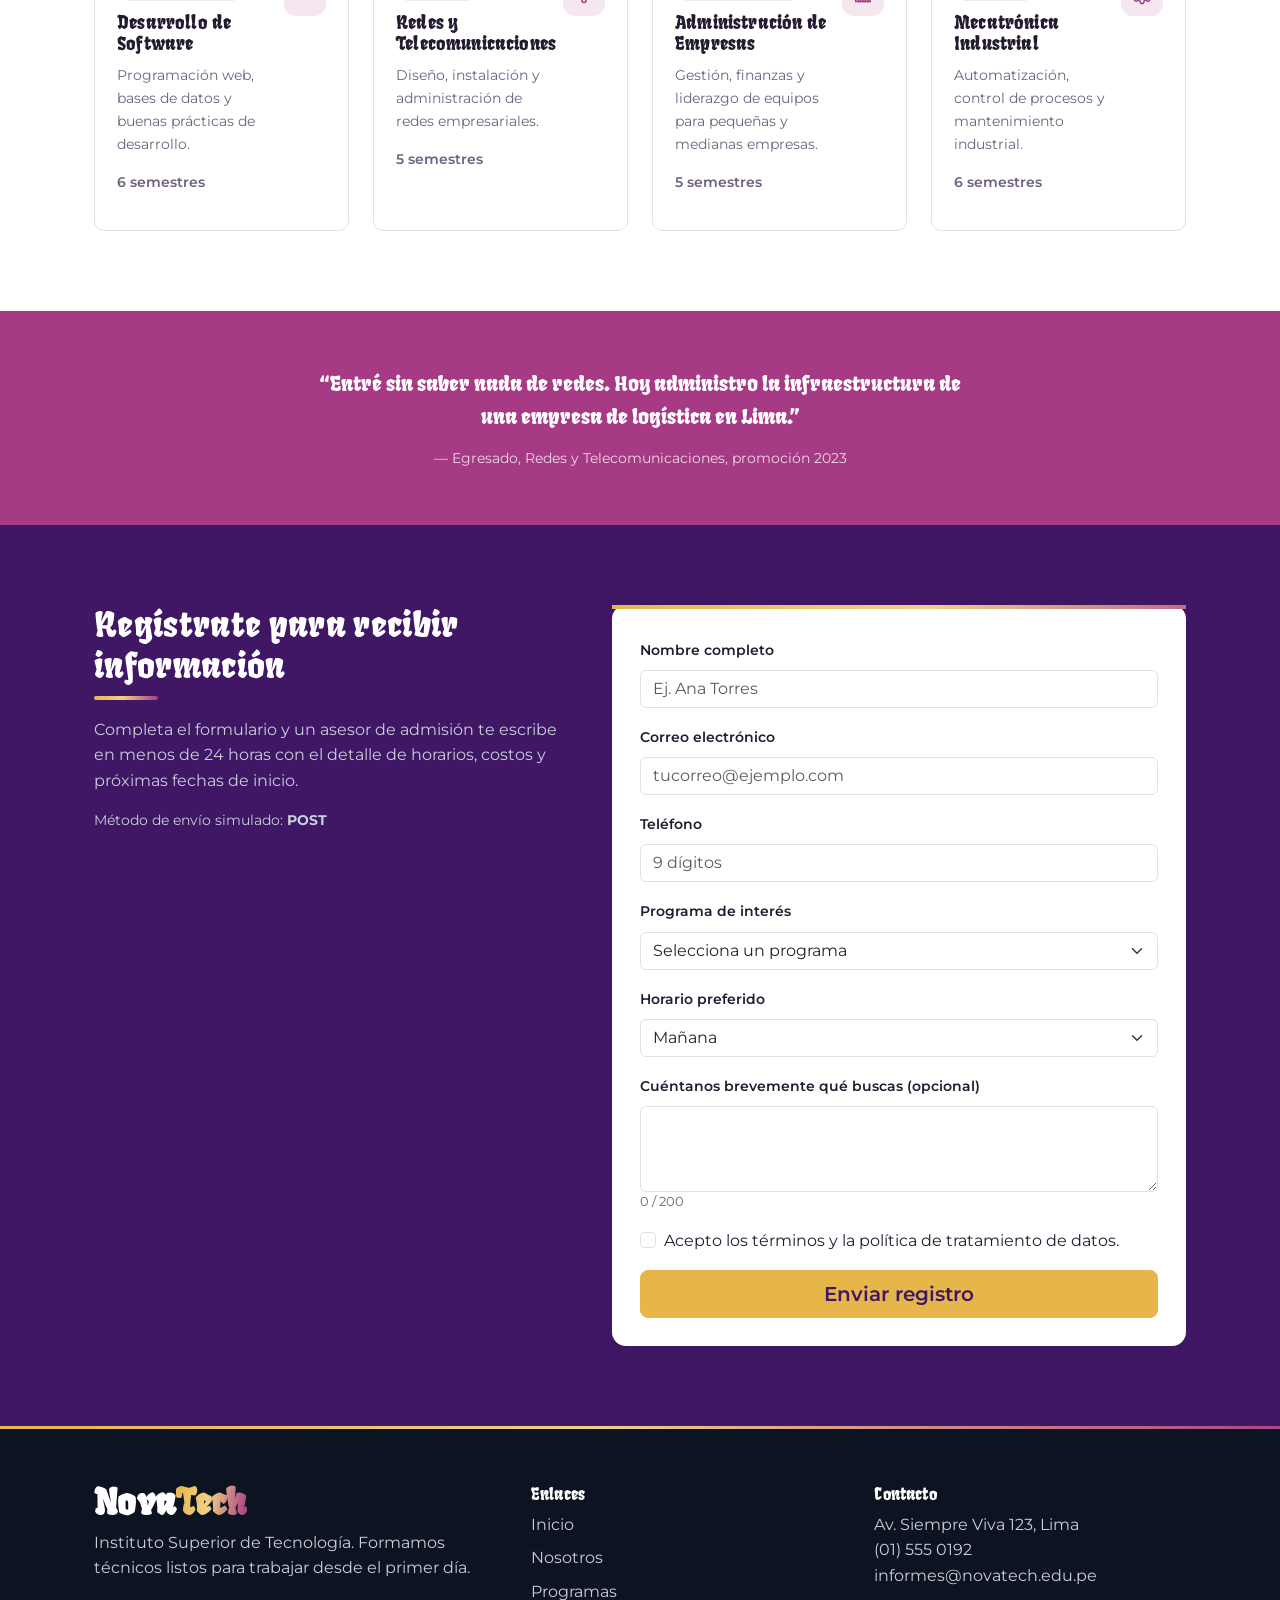
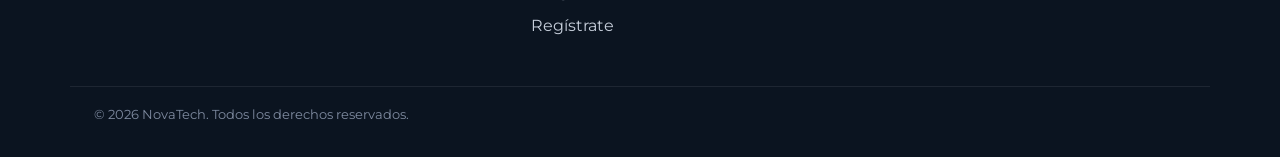
==== commit 620825a3: "Cambiar fuente de texto a Montserrat" ====
--- a/index.html
+++ b/index.html
@@ -6,28 +6,20 @@
   <title>NovaTech | Instituto Superior de Tecnología</title>
   <meta name="description" content="Instituto Superior NovaTech: programas técnicos en tecnología, redes e industria. Regístrate y da el siguiente paso.">
 
-  <!-- Fuentes -->
   <link rel="preconnect" href="https://fonts.googleapis.com">
-  <link href="https://fonts.googleapis.com/css2?family=Fruktur&family=Inter:wght@400;500;600&display=swap" rel="stylesheet">
-
-  <!-- Bootstrap 5 (framework CSS requerido por el caso práctico) -->
+  <link href="https://fonts.googleapis.com/css2?family=Fruktur&family=Montserrat:wght@400;500;600;700&display=swap" rel="stylesheet">
+
   <link href="https://cdnjs.cloudflare.com/ajax/libs/bootstrap/5.3.3/css/bootstrap.min.css" rel="stylesheet">
 
-  <!-- Hoja de estilos EXTERNA propia -->
   <link rel="stylesheet" href="css/style.css">
 
-  <!-- Hoja de estilos INTERNA: ajustes puntuales de esta página que no requieren
-       vivir en el archivo externo (ver justificación en el informe técnico) -->
   <style>
-    /* Ajuste específico de esta vista: separación del ancla del menú fijo */
     section[id] { scroll-margin-top: 84px; }
-    /* Contador de caracteres del mensaje del formulario, solo se usa aquí */
     #mensajeContador { font-size: 0.8rem; color: var(--color-muted); }
   </style>
 </head>
 <body>
 
-  <!-- ===================== HEADER / NAV ===================== -->
   <header class="site-header">
     <nav class="navbar navbar-expand-lg" aria-label="Navegación principal">
       <div class="container nav-inner">
@@ -55,7 +47,6 @@
   </header>
 
   <main>
-    <!-- ===================== HERO ===================== -->
     <section id="inicio" class="hero">
       <div class="container hero-grid">
         <div class="hero-copy">
@@ -107,13 +98,11 @@
       </div>
     </section>
 
-    <!-- ===================== NOSOTROS / POR QUÉ (Flexbox) ===================== -->
     <section id="nosotros" class="why">
       <div class="container">
         <h2 class="section-title">¿Por qué estudiar en NovaTech?</h2>
         <p class="section-subtitle">Cuatro razones que nuestros propios egresados repiten más.</p>
 
-        <!-- Requisito: Flexbox en al menos una sección -->
         <div class="why-flex">
           <article class="why-item">
             <span class="why-logo" aria-hidden="true">
@@ -162,16 +151,11 @@
       </div>
     </section>
 
-    <!-- ===================== PROGRAMAS (Grid + Bootstrap cards) ===================== -->
     <section id="programas" class="programas">
       <div class="container">
         <h2 class="section-title">Nuestros programas</h2>
         <p class="section-subtitle">Elige la carrera técnica que se acerca a lo que ya te interesa.</p>
 
-        <!-- Requisito: CSS Grid en al menos una sección.
-             Estas 4 tarjetas son contenido base en HTML; script.js las
-             reemplaza dinámicamente recorriendo el array "programas"
-             (demuestra manipulación del DOM sin depender solo de JS). -->
         <div class="programas-grid" id="programasGrid">
           <article class="programa-card">
             <span class="programa-logo" aria-hidden="true">
@@ -232,7 +216,6 @@
       </div>
     </section>
 
-    <!-- ===================== TESTIMONIO ===================== -->
     <section class="testimonio">
       <div class="container testimonio-inner">
         <blockquote>
@@ -243,7 +226,6 @@
       </div>
     </section>
 
-    <!-- ===================== REGISTRO ===================== -->
     <section id="registro" class="registro">
       <div class="container registro-grid">
         <div class="registro-intro">
@@ -319,7 +301,6 @@
     </section>
   </main>
 
-  <!-- ===================== FOOTER ===================== -->
   <footer id="contacto" class="site-footer">
     <div class="container footer-grid">
       <div>
@@ -351,9 +332,7 @@
     </div>
   </footer>
 
-  <!-- Bootstrap JS bundle -->
   <script src="https://cdnjs.cloudflare.com/ajax/libs/bootstrap/5.3.3/js/bootstrap.bundle.min.js"></script>
-  <!-- Script propio -->
   <script src="js/script.js"></script>
 </body>
 </html>
--- a/css/style.css
+++ b/css/style.css
@@ -1,9 +1,3 @@
-/* =========================================================
-   NovaTech — hoja de estilos externa principal
-   Selectores, propiedades y valores CSS para tipografía,
-   color, espaciado, bordes, fondos y distribución visual.
-   ========================================================= */
-
 :root {
   --color-navy: #3f1764;
   --color-navy-soft: #5c2693;
@@ -15,7 +9,7 @@
   --radius-base: 10px;
   --shadow-card: 0 10px 30px rgba(63, 23, 100, 0.16);
   --font-display: "Fruktur", cursive;
-  --font-body: "Inter", "Segoe UI", sans-serif;
+  --font-body: "Montserrat", "Segoe UI", sans-serif;
   --gradient-brand: linear-gradient(100deg, var(--color-amber) 0%, #f0cf86 45%, var(--color-teal) 100%);
 }
 
@@ -51,7 +45,6 @@
   padding: 0 24px;
 }
 
-/* ---------- Botones (se apoyan en Bootstrap, con acento propio) ---------- */
 .btn-primary {
   background-color: var(--color-amber);
   border-color: var(--color-amber);
@@ -69,7 +62,6 @@
   font-weight: 600;
 }
 
-/* ================= HEADER / NAV ================= */
 .site-header {
   position: sticky;
   top: 0;
@@ -107,7 +99,6 @@
 .navbar-nav .nav-link:hover { color: var(--color-navy); }
 .navbar-nav .nav-link.btn-nav-cta:hover { color: var(--color-navy) !important; }
 
-/* Indicador ("píldora") que se desliza detrás del enlace bajo el cursor */
 .nav-indicator {
   position: absolute;
   top: 6px;
@@ -124,9 +115,6 @@
               opacity 0.2s ease;
 }
 
-/* La píldora es un efecto de escritorio: con el menú colapsado (móvil/tablet)
-   los enlaces se apilan en vertical y la píldora no tiene sentido ahí, así
-   que se oculta por completo para que el menú móvil quede limpio. */
 @media (max-width: 991.98px) {
   .nav-indicator { display: none !important; }
 }
@@ -154,14 +142,12 @@
   display: block;
 }
 
-/* ================= HERO ================= */
 .hero {
   background: linear-gradient(180deg, var(--color-navy) 0%, var(--color-navy-soft) 100%);
   color: #fff;
   padding: 72px 0 88px;
 }
 
-/* Requisito: CSS Grid */
 .hero-grid {
   display: grid;
   grid-template-columns: 1.1fr 0.9fr;
@@ -299,7 +285,6 @@
   .hero-card { animation: none; }
 }
 
-/* ================= SECCIÓN GENÉRICA ================= */
 .section-title {
   font-size: clamp(1.6rem, 3vw, 2.1rem);
   position: relative;
@@ -322,10 +307,8 @@
   margin-bottom: 36px;
 }
 
-/* ================= NOSOTROS (Flexbox) ================= */
 .why { padding: 80px 0; }
 
-/* Requisito: Flexbox */
 .why-flex {
   display: flex;
   flex-wrap: wrap;
@@ -394,7 +377,6 @@
 .why-item h3 { font-size: 1.05rem; }
 .why-item p { color: var(--color-muted); margin: 0; font-size: 0.92rem; }
 
-/* ================= PROGRAMAS (Grid) ================= */
 .programas { padding: 80px 0; background: #fff; }
 
 .programas-grid {
@@ -472,7 +454,6 @@
   font-weight: 600;
 }
 
-/* ================= TESTIMONIO ================= */
 .testimonio {
   background: var(--color-teal);
   color: #fff;
@@ -486,7 +467,6 @@
 }
 .testimonio-autor { color: rgba(255,255,255,0.8); font-size: 0.85rem; margin: 0; }
 
-/* ================= REGISTRO ================= */
 .registro {
   background: var(--color-navy);
   color: #fff;
@@ -536,7 +516,6 @@
   border: 1px solid rgba(200, 60, 60, 0.3);
 }
 
-/* ================= FOOTER ================= */
 .site-footer {
   background: #0b1420;
   color: #c7cfdb;
@@ -562,7 +541,6 @@
   color: #7f8ba0;
 }
 
-/* ================= RESPONSIVE (maquetación adaptable) ================= */
 @media (max-width: 900px) {
   .hero-grid, .registro-grid { grid-template-columns: 1fr; }
   .hero-visual { min-height: 200px; margin-top: 20px; }
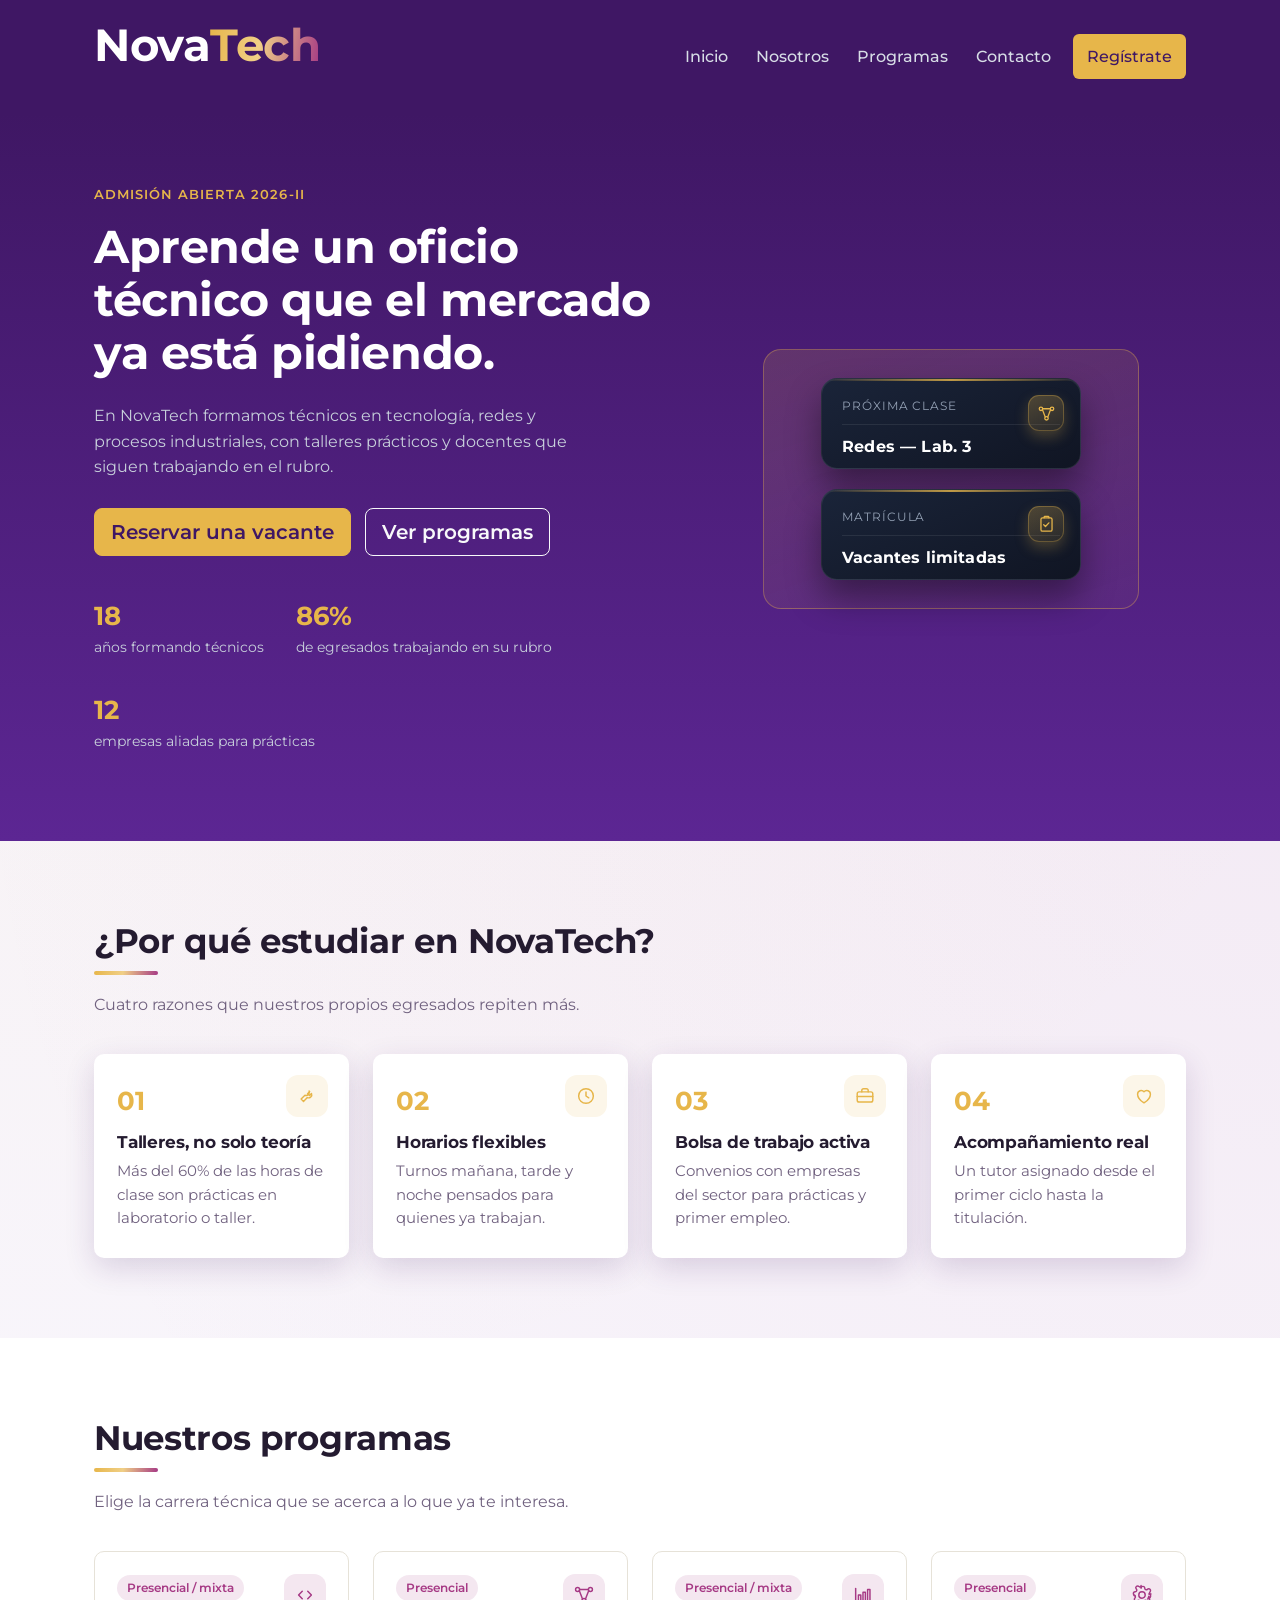
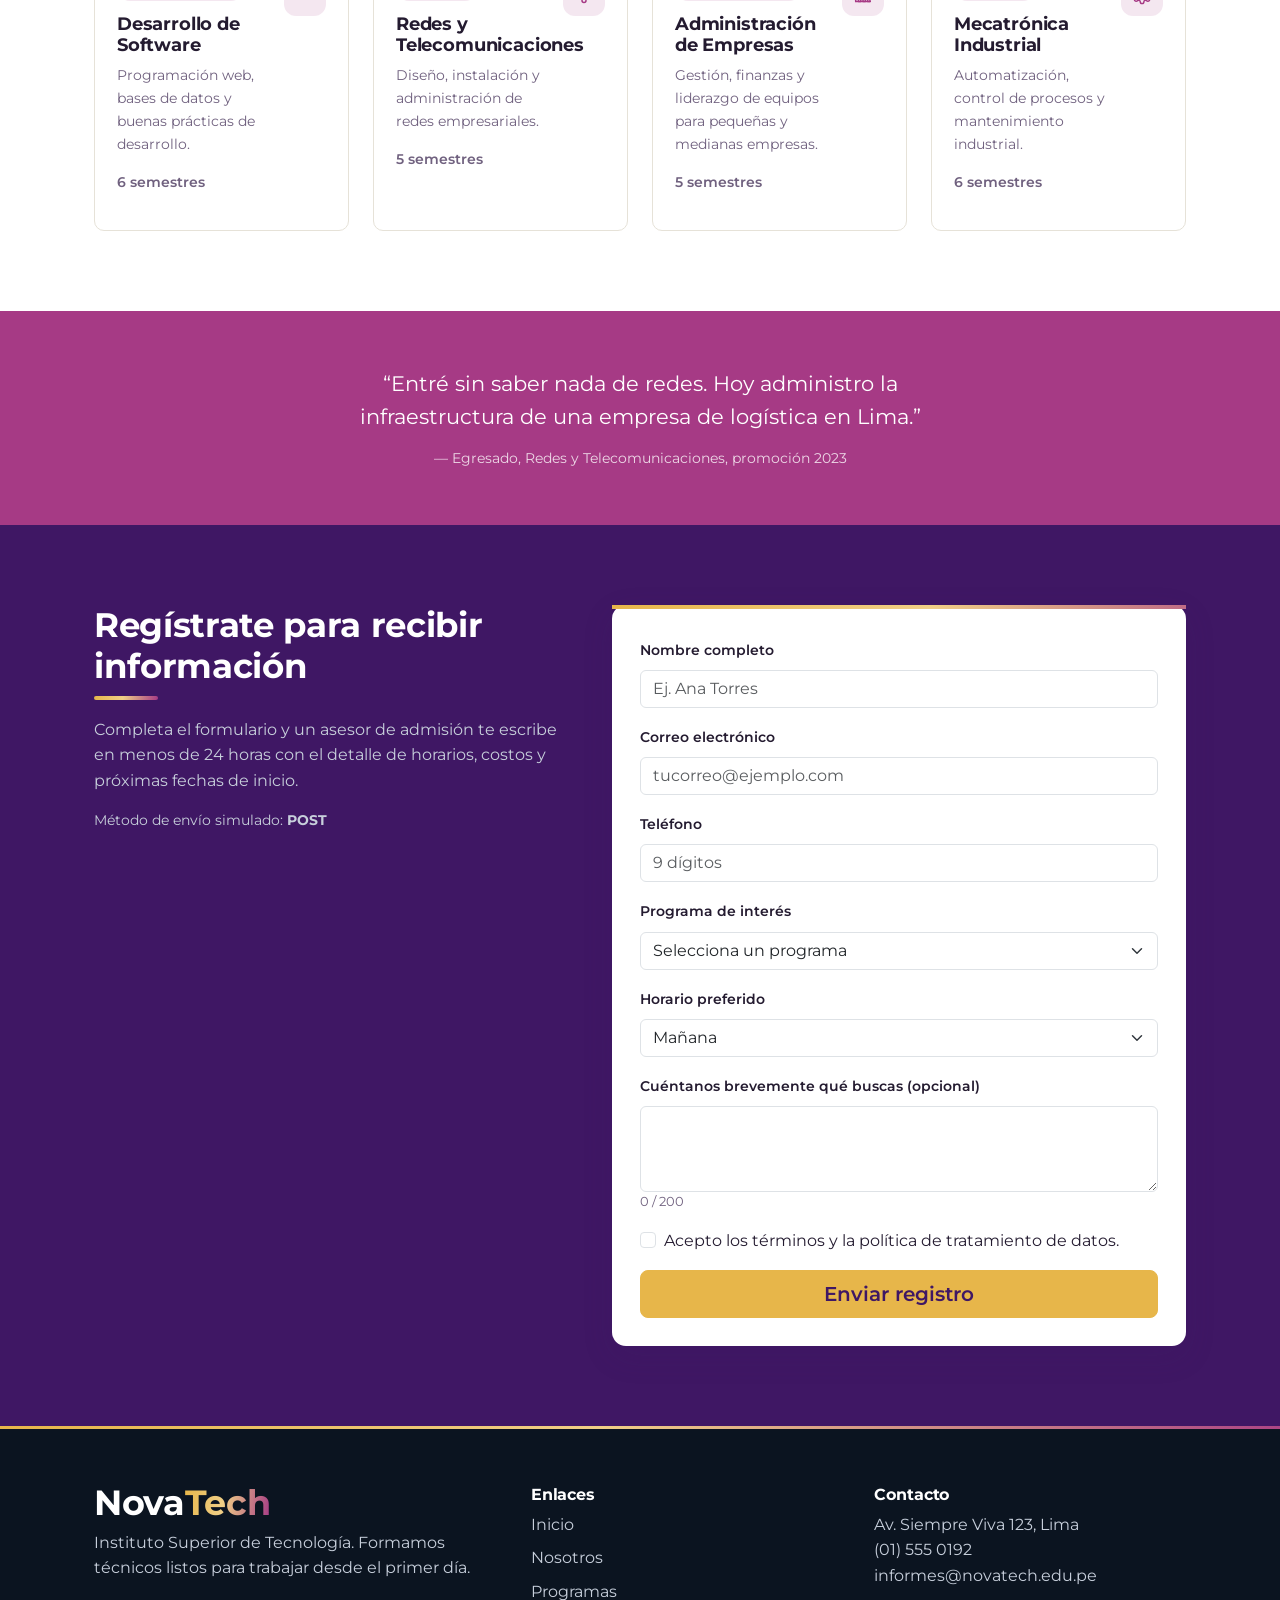
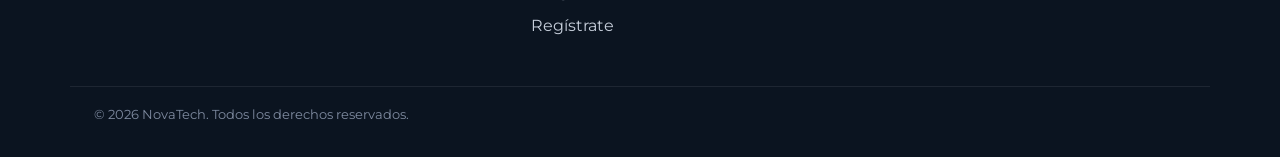
==== commit 59fcb828: "Aplicar Montserrat también a títulos y subtítulos Co-Authored-By: Claude Sonnet 5 <noreply@anthropic" ====
--- a/index.html
+++ b/index.html
@@ -7,7 +7,7 @@
   <meta name="description" content="Instituto Superior NovaTech: programas técnicos en tecnología, redes e industria. Regístrate y da el siguiente paso.">
 
   <link rel="preconnect" href="https://fonts.googleapis.com">
-  <link href="https://fonts.googleapis.com/css2?family=Fruktur&family=Montserrat:wght@400;500;600;700&display=swap" rel="stylesheet">
+  <link href="https://fonts.googleapis.com/css2?family=Montserrat:wght@400;500;600;700&display=swap" rel="stylesheet">
 
   <link href="https://cdnjs.cloudflare.com/ajax/libs/bootstrap/5.3.3/css/bootstrap.min.css" rel="stylesheet">
 
--- a/css/style.css
+++ b/css/style.css
@@ -8,7 +8,7 @@
   --color-muted: #70617f;
   --radius-base: 10px;
   --shadow-card: 0 10px 30px rgba(63, 23, 100, 0.16);
-  --font-display: "Fruktur", cursive;
+  --font-display: "Montserrat", "Segoe UI", sans-serif;
   --font-body: "Montserrat", "Segoe UI", sans-serif;
   --gradient-brand: linear-gradient(100deg, var(--color-amber) 0%, #f0cf86 45%, var(--color-teal) 100%);
 }
@@ -30,8 +30,8 @@
 
 h1, h2, h3, .brand-mark {
   font-family: var(--font-display);
-  font-weight: 400;
-  letter-spacing: 0.01em;
+  font-weight: 700;
+  letter-spacing: -0.01em;
   margin: 0 0 0.5em;
 }
 
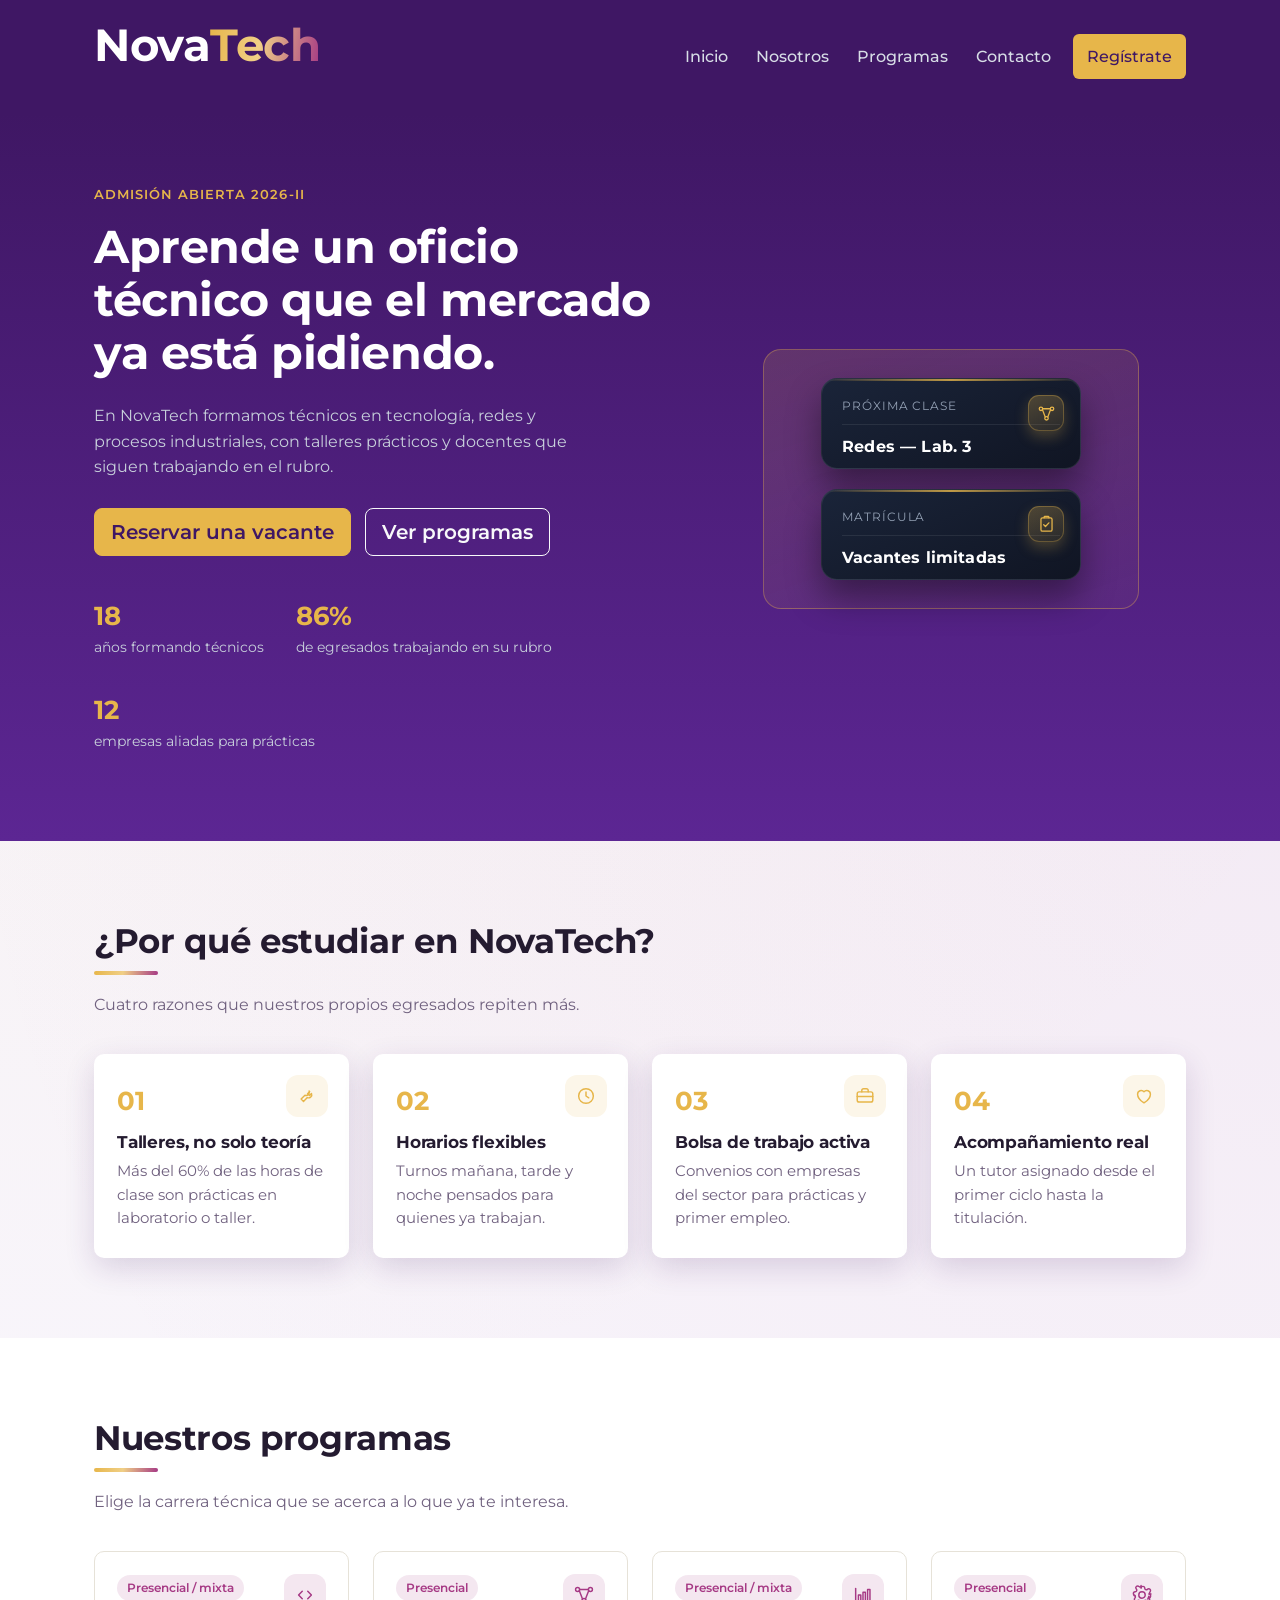
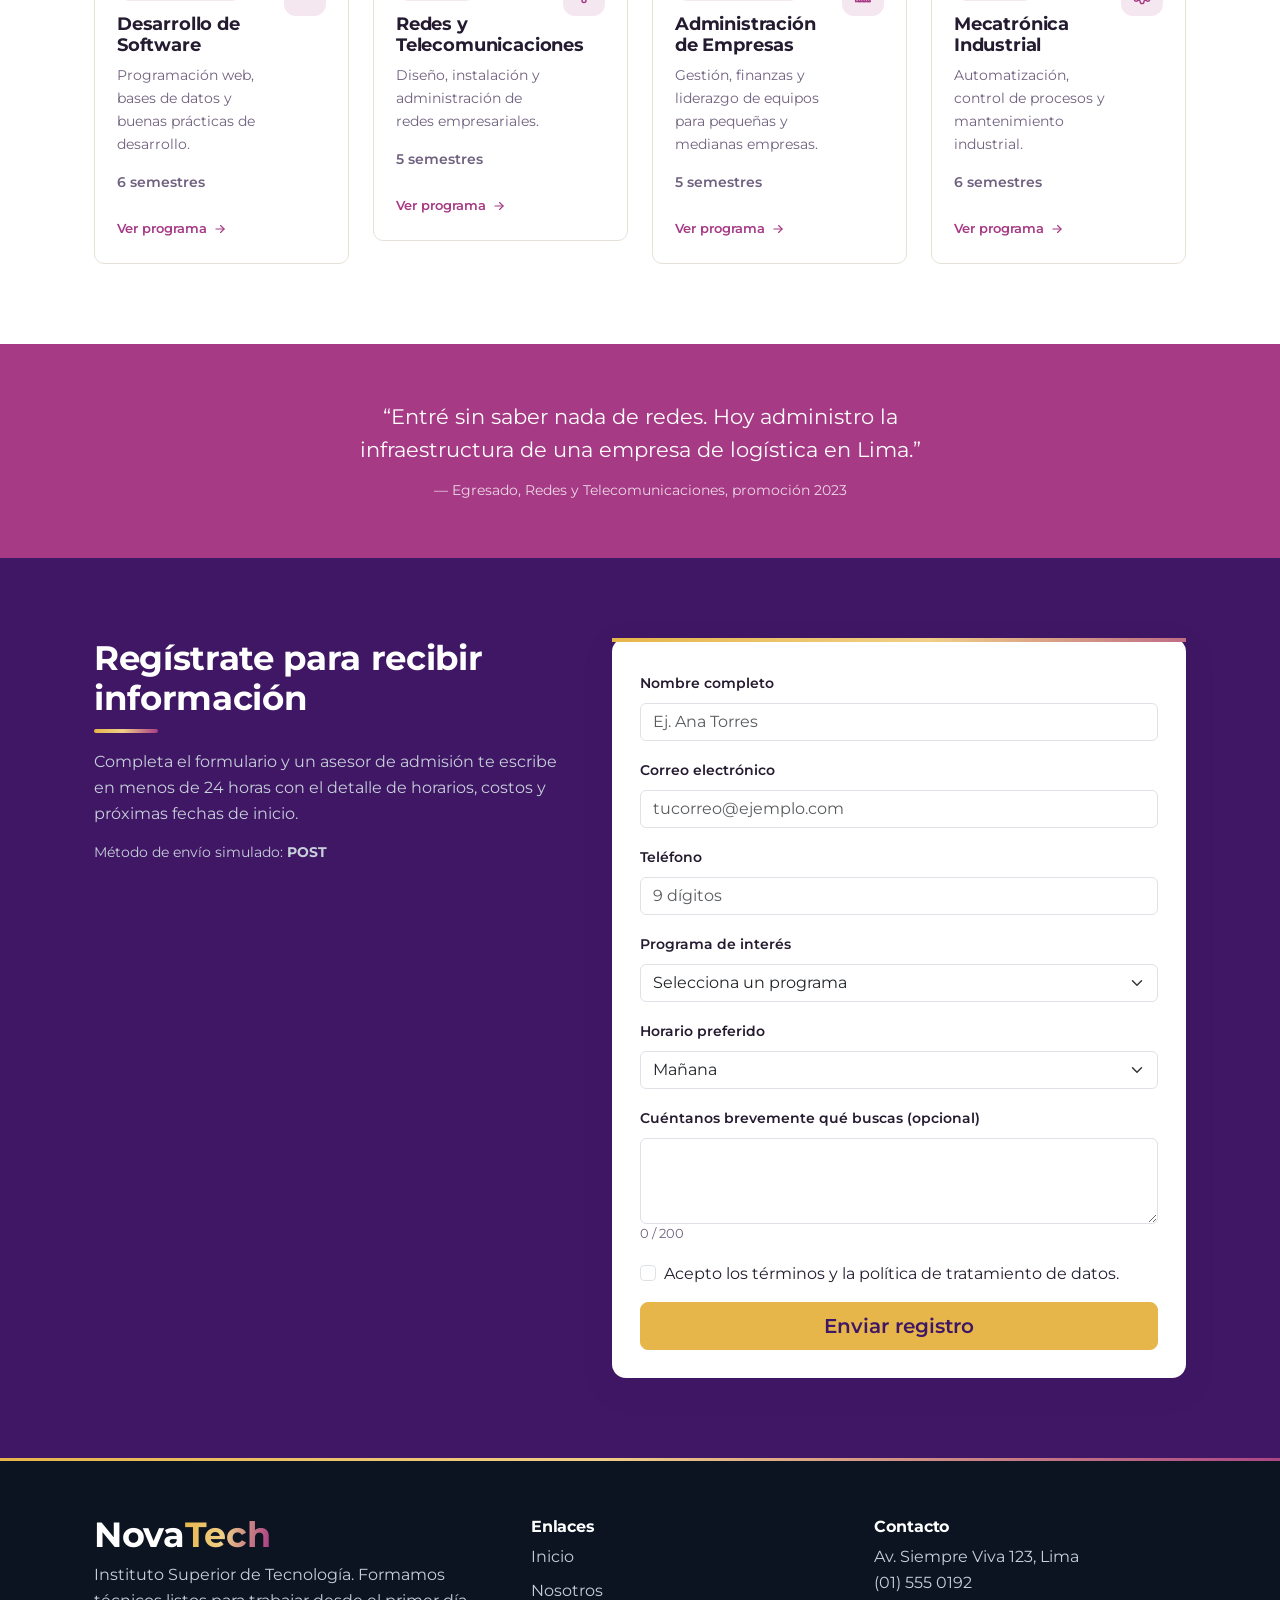
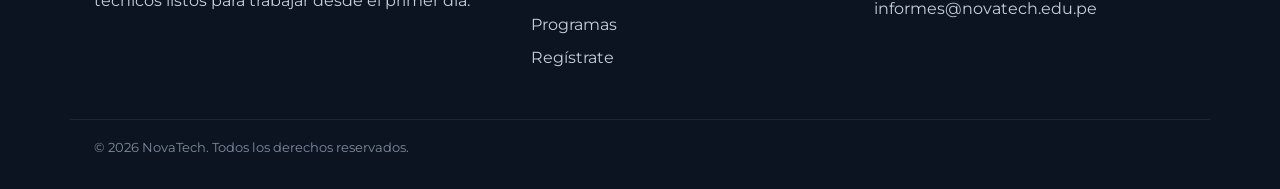
==== commit a11c8512: "Agregar páginas individuales por programa con imágenes de referencia Cada curso ahora tiene su propi" ====
--- a/index.html
+++ b/index.html
@@ -2,9 +2,13 @@
 <html lang="es">
 <head>
   <meta charset="UTF-8">
-  <meta name="viewport" content="width=device-width, initial-scale=1.0">
+  <meta name="viewport" content="width=device-width, initial-scale=1.0, viewport-fit=cover">
   <title>NovaTech | Instituto Superior de Tecnología</title>
   <meta name="description" content="Instituto Superior NovaTech: programas técnicos en tecnología, redes e industria. Regístrate y da el siguiente paso.">
+  <meta name="theme-color" content="#3f1764">
+  <meta name="mobile-web-app-capable" content="yes">
+  <meta name="color-scheme" content="light">
+
 
   <link rel="preconnect" href="https://fonts.googleapis.com">
   <link href="https://fonts.googleapis.com/css2?family=Montserrat:wght@400;500;600;700&display=swap" rel="stylesheet">
@@ -157,61 +161,93 @@
         <p class="section-subtitle">Elige la carrera técnica que se acerca a lo que ya te interesa.</p>
 
         <div class="programas-grid" id="programasGrid">
-          <article class="programa-card">
-            <span class="programa-logo" aria-hidden="true">
-              <svg viewBox="0 0 24 24" fill="none" stroke="currentColor" stroke-width="1.6" stroke-linecap="round" stroke-linejoin="round">
-                <path d="m9 8-4 4 4 4"></path>
-                <path d="m15 8 4 4-4 4"></path>
-              </svg>
-            </span>
-            <span class="programa-badge">Presencial / mixta</span>
-            <h3>Desarrollo de Software</h3>
-            <p>Programación web, bases de datos y buenas prácticas de desarrollo.</p>
-            <p class="programa-duracion">6 semestres</p>
-          </article>
-          <article class="programa-card">
-            <span class="programa-logo" aria-hidden="true">
-              <svg viewBox="0 0 24 24" fill="none" stroke="currentColor" stroke-width="1.6" stroke-linecap="round" stroke-linejoin="round">
-                <circle cx="5" cy="6" r="2.2"></circle>
-                <circle cx="19" cy="6" r="2.2"></circle>
-                <circle cx="12" cy="18" r="2.2"></circle>
-                <path d="M6.9 7.3 10.4 16.4"></path>
-                <path d="M17.1 7.3 13.6 16.4"></path>
-                <path d="M7.2 6h9.6"></path>
-              </svg>
-            </span>
-            <span class="programa-badge">Presencial</span>
-            <h3>Redes y Telecomunicaciones</h3>
-            <p>Diseño, instalación y administración de redes empresariales.</p>
-            <p class="programa-duracion">5 semestres</p>
-          </article>
-          <article class="programa-card">
-            <span class="programa-logo" aria-hidden="true">
-              <svg viewBox="0 0 24 24" fill="none" stroke="currentColor" stroke-width="1.6" stroke-linecap="round" stroke-linejoin="round">
-                <path d="M4 19V5"></path>
-                <path d="M4 19h16"></path>
-                <rect x="7" y="12" width="2.6" height="7"></rect>
-                <rect x="12" y="9" width="2.6" height="10"></rect>
-                <rect x="17" y="6" width="2.6" height="13"></rect>
-              </svg>
-            </span>
-            <span class="programa-badge">Presencial / mixta</span>
-            <h3>Administración de Empresas</h3>
-            <p>Gestión, finanzas y liderazgo de equipos para pequeñas y medianas empresas.</p>
-            <p class="programa-duracion">5 semestres</p>
-          </article>
-          <article class="programa-card">
-            <span class="programa-logo" aria-hidden="true">
-              <svg viewBox="0 0 24 24" fill="none" stroke="currentColor" stroke-width="1.6" stroke-linecap="round" stroke-linejoin="round">
-                <path d="M12 15.5a3.5 3.5 0 1 0 0-7 3.5 3.5 0 0 0 0 7Z"></path>
-                <path d="M19.4 13.5a1.65 1.65 0 0 0 .33 1.82l.06.06a2 2 0 1 1-2.83 2.83l-.06-.06a1.65 1.65 0 0 0-1.82-.33 1.65 1.65 0 0 0-1 1.51V19.4a2 2 0 0 1-4 0v-.09a1.65 1.65 0 0 0-1.08-1.51 1.65 1.65 0 0 0-1.82.33l-.06.06a2 2 0 1 1-2.83-2.83l.06-.06a1.65 1.65 0 0 0 .33-1.82 1.65 1.65 0 0 0-1.51-1H4.6a2 2 0 0 1 0-4h.09a1.65 1.65 0 0 0 1.51-1.08 1.65 1.65 0 0 0-.33-1.82l-.06-.06a2 2 0 1 1 2.83-2.83l.06.06a1.65 1.65 0 0 0 1.82.33H10a1.65 1.65 0 0 0 1-1.51V4.6a2 2 0 0 1 4 0v.09a1.65 1.65 0 0 0 1 1.51 1.65 1.65 0 0 0 1.82-.33l.06-.06a2 2 0 1 1 2.83 2.83l-.06.06a1.65 1.65 0 0 0-.33 1.82V10a1.65 1.65 0 0 0 1.51 1H19.4a2 2 0 0 1 0 4h-.09a1.65 1.65 0 0 0-1 1.51Z"></path>
-              </svg>
-            </span>
-            <span class="programa-badge">Presencial</span>
-            <h3>Mecatrónica Industrial</h3>
-            <p>Automatización, control de procesos y mantenimiento industrial.</p>
-            <p class="programa-duracion">6 semestres</p>
-          </article>
+          <a class="programa-card-link" href="programas/desarrollo-software.html">
+            <article class="programa-card">
+              <span class="programa-logo" aria-hidden="true">
+                <svg viewBox="0 0 24 24" fill="none" stroke="currentColor" stroke-width="1.6" stroke-linecap="round" stroke-linejoin="round">
+                  <path d="m9 8-4 4 4 4"></path>
+                  <path d="m15 8 4 4-4 4"></path>
+                </svg>
+              </span>
+              <span class="programa-badge">Presencial / mixta</span>
+              <h3>Desarrollo de Software</h3>
+              <p>Programación web, bases de datos y buenas prácticas de desarrollo.</p>
+              <p class="programa-duracion">6 semestres</p>
+              <span class="programa-ver">
+                Ver programa
+                <svg viewBox="0 0 24 24" fill="none" stroke="currentColor" stroke-width="2" stroke-linecap="round" stroke-linejoin="round">
+                  <path d="M5 12h14"></path><path d="m13 6 6 6-6 6"></path>
+                </svg>
+              </span>
+            </article>
+          </a>
+          <a class="programa-card-link" href="programas/redes-telecomunicaciones.html">
+            <article class="programa-card">
+              <span class="programa-logo" aria-hidden="true">
+                <svg viewBox="0 0 24 24" fill="none" stroke="currentColor" stroke-width="1.6" stroke-linecap="round" stroke-linejoin="round">
+                  <circle cx="5" cy="6" r="2.2"></circle>
+                  <circle cx="19" cy="6" r="2.2"></circle>
+                  <circle cx="12" cy="18" r="2.2"></circle>
+                  <path d="M6.9 7.3 10.4 16.4"></path>
+                  <path d="M17.1 7.3 13.6 16.4"></path>
+                  <path d="M7.2 6h9.6"></path>
+                </svg>
+              </span>
+              <span class="programa-badge">Presencial</span>
+              <h3>Redes y Telecomunicaciones</h3>
+              <p>Diseño, instalación y administración de redes empresariales.</p>
+              <p class="programa-duracion">5 semestres</p>
+              <span class="programa-ver">
+                Ver programa
+                <svg viewBox="0 0 24 24" fill="none" stroke="currentColor" stroke-width="2" stroke-linecap="round" stroke-linejoin="round">
+                  <path d="M5 12h14"></path><path d="m13 6 6 6-6 6"></path>
+                </svg>
+              </span>
+            </article>
+          </a>
+          <a class="programa-card-link" href="programas/administracion-empresas.html">
+            <article class="programa-card">
+              <span class="programa-logo" aria-hidden="true">
+                <svg viewBox="0 0 24 24" fill="none" stroke="currentColor" stroke-width="1.6" stroke-linecap="round" stroke-linejoin="round">
+                  <path d="M4 19V5"></path>
+                  <path d="M4 19h16"></path>
+                  <rect x="7" y="12" width="2.6" height="7"></rect>
+                  <rect x="12" y="9" width="2.6" height="10"></rect>
+                  <rect x="17" y="6" width="2.6" height="13"></rect>
+                </svg>
+              </span>
+              <span class="programa-badge">Presencial / mixta</span>
+              <h3>Administración de Empresas</h3>
+              <p>Gestión, finanzas y liderazgo de equipos para pequeñas y medianas empresas.</p>
+              <p class="programa-duracion">5 semestres</p>
+              <span class="programa-ver">
+                Ver programa
+                <svg viewBox="0 0 24 24" fill="none" stroke="currentColor" stroke-width="2" stroke-linecap="round" stroke-linejoin="round">
+                  <path d="M5 12h14"></path><path d="m13 6 6 6-6 6"></path>
+                </svg>
+              </span>
+            </article>
+          </a>
+          <a class="programa-card-link" href="programas/mecatronica-industrial.html">
+            <article class="programa-card">
+              <span class="programa-logo" aria-hidden="true">
+                <svg viewBox="0 0 24 24" fill="none" stroke="currentColor" stroke-width="1.6" stroke-linecap="round" stroke-linejoin="round">
+                  <path d="M12 15.5a3.5 3.5 0 1 0 0-7 3.5 3.5 0 0 0 0 7Z"></path>
+                  <path d="M19.4 13.5a1.65 1.65 0 0 0 .33 1.82l.06.06a2 2 0 1 1-2.83 2.83l-.06-.06a1.65 1.65 0 0 0-1.82-.33 1.65 1.65 0 0 0-1 1.51V19.4a2 2 0 0 1-4 0v-.09a1.65 1.65 0 0 0-1.08-1.51 1.65 1.65 0 0 0-1.82.33l-.06.06a2 2 0 1 1-2.83-2.83l.06-.06a1.65 1.65 0 0 0 .33-1.82 1.65 1.65 0 0 0-1.51-1H4.6a2 2 0 0 1 0-4h.09a1.65 1.65 0 0 0 1.51-1.08 1.65 1.65 0 0 0-.33-1.82l-.06-.06a2 2 0 1 1 2.83-2.83l.06.06a1.65 1.65 0 0 0 1.82.33H10a1.65 1.65 0 0 0 1-1.51V4.6a2 2 0 0 1 4 0v.09a1.65 1.65 0 0 0 1 1.51 1.65 1.65 0 0 0 1.82-.33l.06-.06a2 2 0 1 1 2.83 2.83l-.06.06a1.65 1.65 0 0 0-.33 1.82V10a1.65 1.65 0 0 0 1.51 1H19.4a2 2 0 0 1 0 4h-.09a1.65 1.65 0 0 0-1 1.51Z"></path>
+                </svg>
+              </span>
+              <span class="programa-badge">Presencial</span>
+              <h3>Mecatrónica Industrial</h3>
+              <p>Automatización, control de procesos y mantenimiento industrial.</p>
+              <p class="programa-duracion">6 semestres</p>
+              <span class="programa-ver">
+                Ver programa
+                <svg viewBox="0 0 24 24" fill="none" stroke="currentColor" stroke-width="2" stroke-linecap="round" stroke-linejoin="round">
+                  <path d="M5 12h14"></path><path d="m13 6 6 6-6 6"></path>
+                </svg>
+              </span>
+            </article>
+          </a>
         </div>
       </div>
     </section>
--- a/css/style.css
+++ b/css/style.css
@@ -132,9 +132,15 @@
   background: transparent;
   display: flex;
   flex-direction: column;
+  justify-content: center;
+  align-items: center;
   gap: 5px;
-  padding: 6px;
-}
+  width: 44px;
+  height: 44px;
+  padding: 10px;
+  -webkit-tap-highlight-color: transparent;
+}
+.navbar-toggler:active { opacity: 0.7; }
 .toggler-bar {
   width: 24px;
   height: 2px;
@@ -552,3 +558,233 @@
   .hero-actions .btn { width: 100%; }
   .why-item { flex: 1 1 100%; }
 }
+
+@media (max-width: 991.98px) {
+  .navbar-collapse.show {
+    background: var(--color-navy-soft);
+    margin: 0 -24px;
+    padding: 6px 24px 18px;
+    box-shadow: 0 14px 24px rgba(0, 0, 0, 0.22);
+    border-bottom: 1px solid rgba(255, 255, 255, 0.12);
+  }
+  .navbar-nav .nav-link {
+    padding: 13px 4px !important;
+    border-bottom: 1px solid rgba(255, 255, 255, 0.08);
+  }
+  .navbar-nav .nav-item:last-child .nav-link { border-bottom: none; }
+  .btn-nav-cta {
+    display: inline-block;
+    margin: 10px 0 0;
+    text-align: center;
+    padding: 12px 14px !important;
+  }
+}
+
+/* Áreas táctiles cómodas y sin resaltado azul por defecto en Android/Chrome */
+a, button, .btn, input, select, textarea {
+  -webkit-tap-highlight-color: rgba(231, 182, 74, 0.25);
+}
+.btn, .navbar-toggler, .nav-link {
+  touch-action: manipulation;
+}
+@media (max-width: 576px) {
+  .btn-lg { min-height: 48px; }
+}
+
+/* ===== Tarjeta de programa como enlace ===== */
+.programa-card-link {
+  display: block;
+  color: inherit;
+}
+.programa-card-link:hover .programa-card,
+.programa-card-link:focus-visible .programa-card {
+  border-color: var(--color-amber);
+  transform: translateY(-6px);
+  box-shadow: 0 18px 32px rgba(15, 27, 45, 0.12);
+}
+.programa-card-link:hover .programa-card::before,
+.programa-card-link:focus-visible .programa-card::before {
+  opacity: 1;
+  transform: scaleX(1);
+}
+.programa-card-link:hover .programa-logo,
+.programa-card-link:focus-visible .programa-logo {
+  background: var(--color-amber);
+  color: #fff;
+  transform: scale(1.1) rotate(6deg);
+}
+.programa-ver {
+  display: inline-flex;
+  align-items: center;
+  gap: 6px;
+  margin-top: 10px;
+  font-size: 0.82rem;
+  font-weight: 600;
+  color: var(--color-teal);
+}
+.programa-ver svg { width: 14px; height: 14px; transition: transform 0.25s ease; }
+.programa-card-link:hover .programa-ver svg,
+.programa-card-link:focus-visible .programa-ver svg { transform: translateX(3px); }
+
+/* ===== Páginas individuales de programa ===== */
+.breadcrumb-nav {
+  padding: 18px 0;
+  font-size: 0.85rem;
+  color: var(--color-muted);
+}
+.breadcrumb-nav a { color: var(--color-teal); font-weight: 600; }
+.breadcrumb-nav a:hover { text-decoration: underline; }
+.breadcrumb-nav .sep { margin: 0 6px; color: #c9c0d4; }
+.breadcrumb-nav .actual { color: var(--color-text); }
+
+.programa-hero {
+  background: linear-gradient(180deg, var(--color-navy) 0%, var(--color-navy-soft) 100%);
+  color: #fff;
+  padding: 36px 0 64px;
+}
+.programa-hero-badge {
+  display: inline-block;
+  background: rgba(231, 182, 74, 0.16);
+  border: 1px solid rgba(231, 182, 74, 0.4);
+  color: var(--color-amber);
+  font-size: 0.75rem;
+  font-weight: 600;
+  padding: 5px 12px;
+  border-radius: 999px;
+  margin-bottom: 14px;
+}
+.programa-hero h1 {
+  font-size: clamp(1.8rem, 3.6vw, 2.5rem);
+  max-width: 24ch;
+}
+.programa-hero-lead { color: #c7cfdb; max-width: 56ch; margin-bottom: 0; }
+.programa-hero-meta {
+  display: flex;
+  flex-wrap: wrap;
+  gap: 28px;
+  margin: 26px 0 0;
+  padding: 0;
+  list-style: none;
+}
+.programa-hero-meta li { font-size: 0.85rem; color: #c7cfdb; }
+.programa-hero-meta strong {
+  display: block;
+  font-family: var(--font-display);
+  font-weight: 700;
+  color: #fff;
+  font-size: 1.15rem;
+}
+.programa-hero-actions { display: flex; gap: 14px; flex-wrap: wrap; margin-top: 28px; }
+
+.programa-detalle { padding: 60px 0 80px; background: #fff; }
+.programa-detalle-grid {
+  display: grid;
+  grid-template-columns: 1.6fr 1fr;
+  gap: 48px;
+  align-items: start;
+}
+.programa-detalle h2 { font-size: 1.3rem; margin-top: 2em; }
+.programa-detalle h2:first-child { margin-top: 0; }
+
+.lista-check {
+  list-style: none;
+  margin: 0 0 1.5em;
+  padding: 0;
+  display: grid;
+  gap: 10px;
+}
+.lista-check li {
+  display: flex;
+  align-items: flex-start;
+  gap: 10px;
+  color: var(--color-text);
+  font-size: 0.95rem;
+}
+.lista-check svg {
+  flex-shrink: 0;
+  width: 18px;
+  height: 18px;
+  margin-top: 2px;
+  color: var(--color-teal);
+}
+
+.campo-laboral-grid {
+  display: grid;
+  grid-template-columns: repeat(auto-fit, minmax(160px, 1fr));
+  gap: 14px;
+  margin-bottom: 1.5em;
+}
+.campo-laboral-item {
+  background: var(--color-cream);
+  border: 1px solid #e6e2d8;
+  border-radius: var(--radius-base);
+  padding: 14px 16px;
+  font-size: 0.88rem;
+  font-weight: 600;
+  color: var(--color-navy);
+}
+
+.galeria-referencia {
+  display: grid;
+  grid-template-columns: repeat(auto-fit, minmax(170px, 1fr));
+  gap: 16px;
+  margin: 1.5em 0 2em;
+}
+.galeria-item {
+  position: relative;
+  border-radius: var(--radius-base);
+  overflow: hidden;
+  aspect-ratio: 4 / 3;
+  background: linear-gradient(155deg, var(--color-navy) 0%, var(--color-navy-soft) 100%);
+  display: flex;
+  align-items: center;
+  justify-content: center;
+  color: var(--color-amber);
+  box-shadow: var(--shadow-card);
+}
+.galeria-item svg { width: 44px; height: 44px; opacity: 0.9; }
+.galeria-item span {
+  position: absolute;
+  left: 0;
+  right: 0;
+  bottom: 0;
+  padding: 8px 10px;
+  font-size: 0.72rem;
+  font-weight: 600;
+  color: #fff;
+  background: linear-gradient(0deg, rgba(0,0,0,0.55), transparent);
+}
+
+.programa-sidebar {
+  background: var(--color-cream);
+  border: 1px solid #e6e2d8;
+  border-radius: var(--radius-base);
+  padding: 26px 22px;
+  position: sticky;
+  top: 100px;
+}
+.programa-sidebar h3 { font-size: 1.05rem; }
+.programa-sidebar p { color: var(--color-muted); font-size: 0.88rem; }
+.programa-sidebar .btn { width: 100%; margin-top: 6px; }
+.programa-sidebar-list {
+  list-style: none;
+  padding: 0;
+  margin: 0 0 18px;
+  display: grid;
+  gap: 8px;
+  font-size: 0.85rem;
+}
+.programa-sidebar-list li { display: flex; justify-content: space-between; gap: 10px; }
+.programa-sidebar-list dt { color: var(--color-muted); font-weight: 500; }
+.programa-sidebar-list dd { margin: 0; font-weight: 600; color: var(--color-navy); }
+
+.otros-programas {
+  padding: 56px 0 72px;
+  background: var(--color-cream);
+  border-top: 1px solid #e6e2d8;
+}
+
+@media (max-width: 900px) {
+  .programa-detalle-grid { grid-template-columns: 1fr; }
+  .programa-sidebar { position: static; }
+}
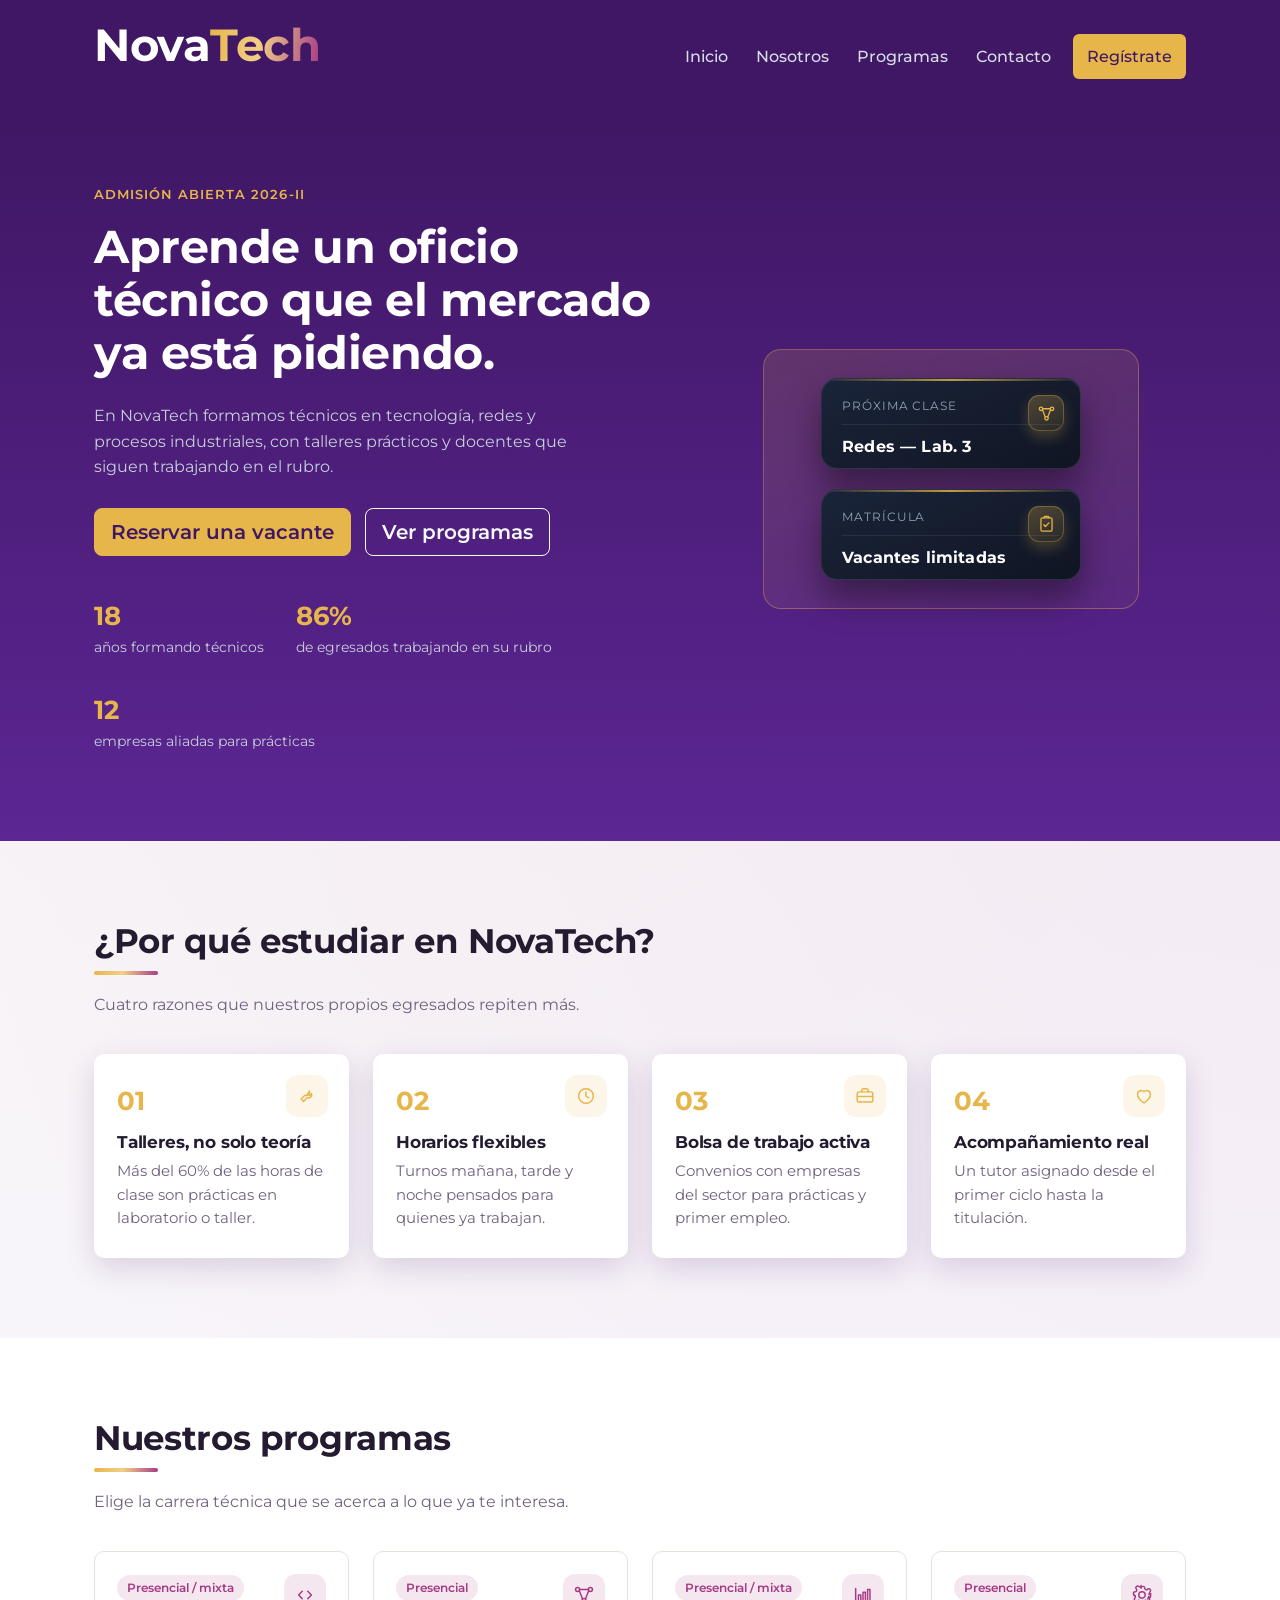
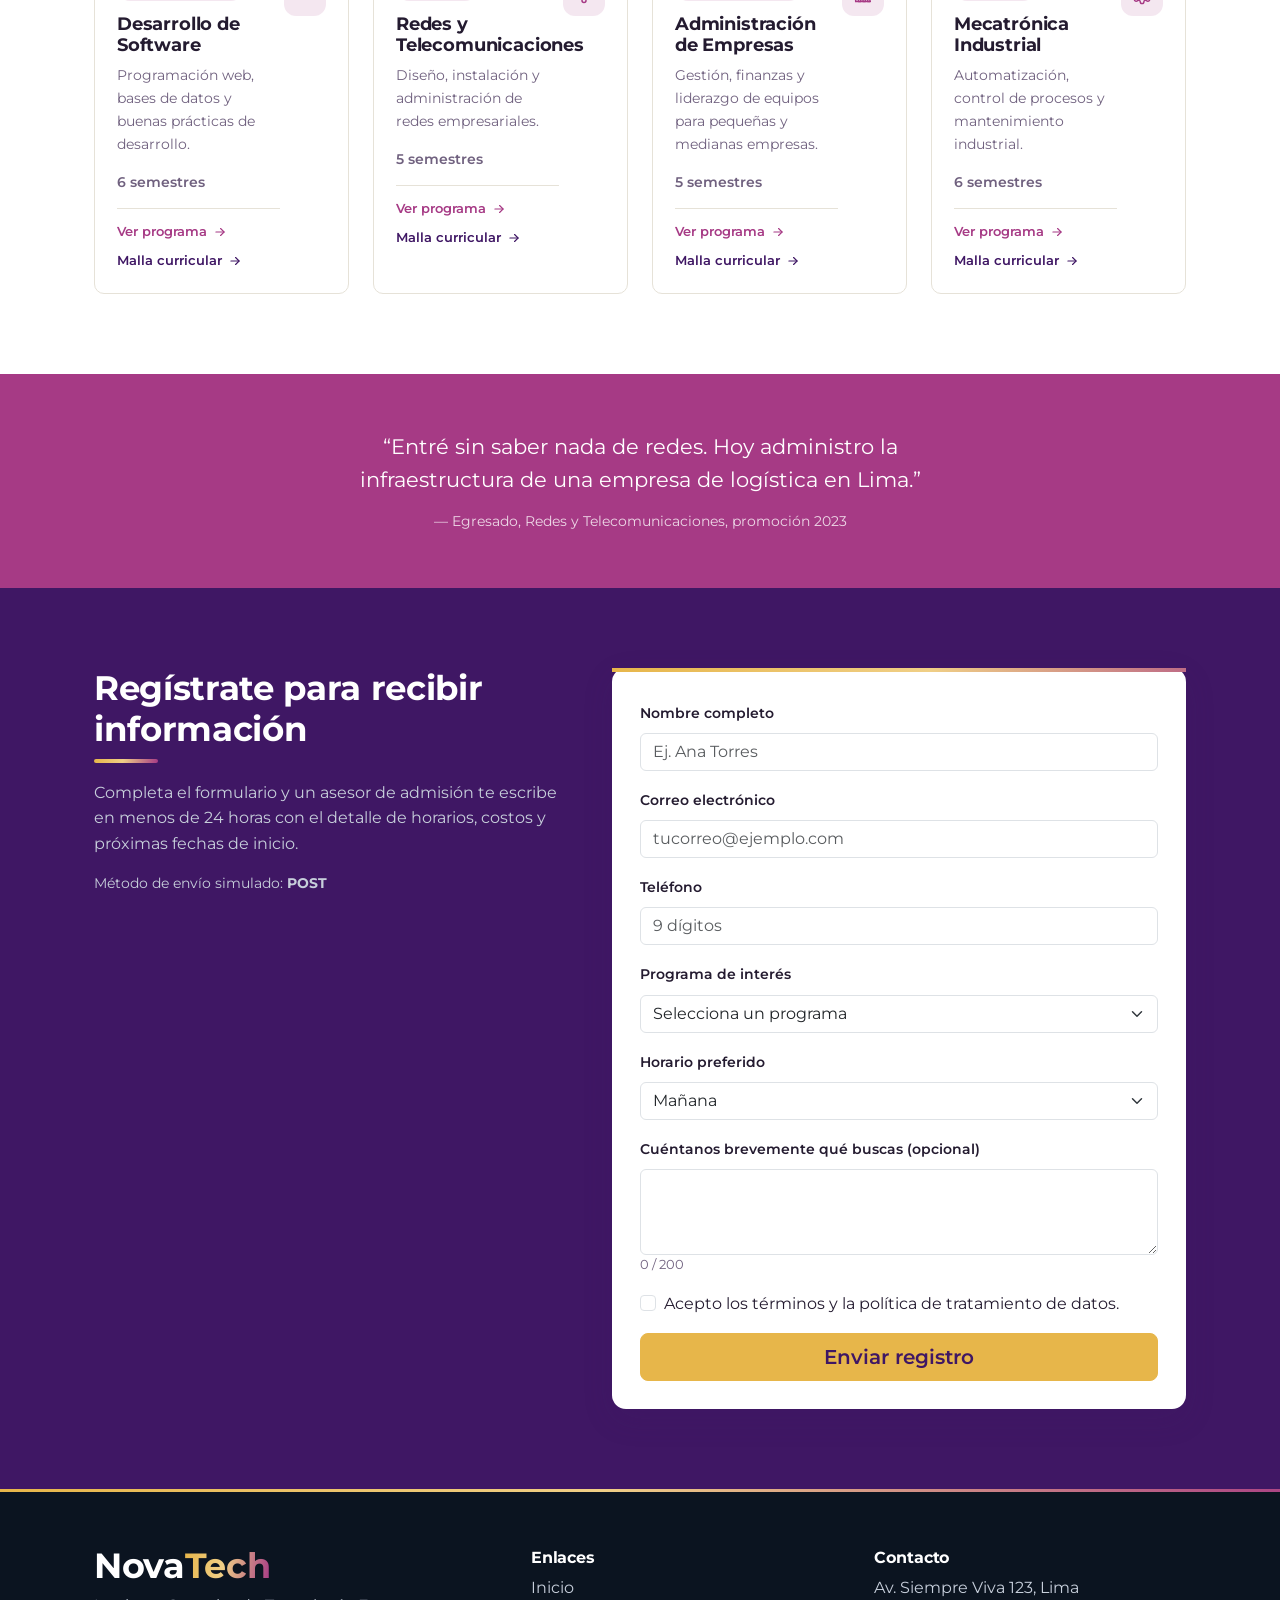
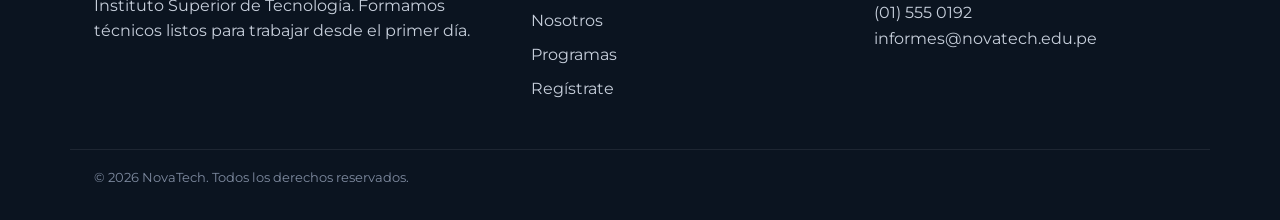
==== commit 0d3933e1: "Enlazar la malla curricular directamente desde el home y corregir bug de colisión CSS Cada tarjeta d" ====
--- a/index.html
+++ b/index.html
@@ -161,8 +161,8 @@
         <p class="section-subtitle">Elige la carrera técnica que se acerca a lo que ya te interesa.</p>
 
         <div class="programas-grid" id="programasGrid">
-          <a class="programa-card-link" href="programas/desarrollo-software.html">
-            <article class="programa-card">
+          <article class="programa-card">
+            <a class="programa-card-top" href="programas/desarrollo-software.html">
               <span class="programa-logo" aria-hidden="true">
                 <svg viewBox="0 0 24 24" fill="none" stroke="currentColor" stroke-width="1.6" stroke-linecap="round" stroke-linejoin="round">
                   <path d="m9 8-4 4 4 4"></path>
@@ -173,16 +173,24 @@
               <h3>Desarrollo de Software</h3>
               <p>Programación web, bases de datos y buenas prácticas de desarrollo.</p>
               <p class="programa-duracion">6 semestres</p>
-              <span class="programa-ver">
+            </a>
+            <div class="programa-acciones">
+              <a class="programa-accion-link" href="programas/desarrollo-software.html">
                 Ver programa
                 <svg viewBox="0 0 24 24" fill="none" stroke="currentColor" stroke-width="2" stroke-linecap="round" stroke-linejoin="round">
                   <path d="M5 12h14"></path><path d="m13 6 6 6-6 6"></path>
                 </svg>
-              </span>
-            </article>
-          </a>
-          <a class="programa-card-link" href="programas/redes-telecomunicaciones.html">
-            <article class="programa-card">
+              </a>
+              <a class="programa-accion-link accion-malla" href="programas/malla-desarrollo-software.html">
+                Malla curricular
+                <svg viewBox="0 0 24 24" fill="none" stroke="currentColor" stroke-width="2" stroke-linecap="round" stroke-linejoin="round">
+                  <path d="M5 12h14"></path><path d="m13 6 6 6-6 6"></path>
+                </svg>
+              </a>
+            </div>
+          </article>
+          <article class="programa-card">
+            <a class="programa-card-top" href="programas/redes-telecomunicaciones.html">
               <span class="programa-logo" aria-hidden="true">
                 <svg viewBox="0 0 24 24" fill="none" stroke="currentColor" stroke-width="1.6" stroke-linecap="round" stroke-linejoin="round">
                   <circle cx="5" cy="6" r="2.2"></circle>
@@ -197,16 +205,24 @@
               <h3>Redes y Telecomunicaciones</h3>
               <p>Diseño, instalación y administración de redes empresariales.</p>
               <p class="programa-duracion">5 semestres</p>
-              <span class="programa-ver">
+            </a>
+            <div class="programa-acciones">
+              <a class="programa-accion-link" href="programas/redes-telecomunicaciones.html">
                 Ver programa
                 <svg viewBox="0 0 24 24" fill="none" stroke="currentColor" stroke-width="2" stroke-linecap="round" stroke-linejoin="round">
                   <path d="M5 12h14"></path><path d="m13 6 6 6-6 6"></path>
                 </svg>
-              </span>
-            </article>
-          </a>
-          <a class="programa-card-link" href="programas/administracion-empresas.html">
-            <article class="programa-card">
+              </a>
+              <a class="programa-accion-link accion-malla" href="programas/malla-redes-telecomunicaciones.html">
+                Malla curricular
+                <svg viewBox="0 0 24 24" fill="none" stroke="currentColor" stroke-width="2" stroke-linecap="round" stroke-linejoin="round">
+                  <path d="M5 12h14"></path><path d="m13 6 6 6-6 6"></path>
+                </svg>
+              </a>
+            </div>
+          </article>
+          <article class="programa-card">
+            <a class="programa-card-top" href="programas/administracion-empresas.html">
               <span class="programa-logo" aria-hidden="true">
                 <svg viewBox="0 0 24 24" fill="none" stroke="currentColor" stroke-width="1.6" stroke-linecap="round" stroke-linejoin="round">
                   <path d="M4 19V5"></path>
@@ -220,16 +236,24 @@
               <h3>Administración de Empresas</h3>
               <p>Gestión, finanzas y liderazgo de equipos para pequeñas y medianas empresas.</p>
               <p class="programa-duracion">5 semestres</p>
-              <span class="programa-ver">
+            </a>
+            <div class="programa-acciones">
+              <a class="programa-accion-link" href="programas/administracion-empresas.html">
                 Ver programa
                 <svg viewBox="0 0 24 24" fill="none" stroke="currentColor" stroke-width="2" stroke-linecap="round" stroke-linejoin="round">
                   <path d="M5 12h14"></path><path d="m13 6 6 6-6 6"></path>
                 </svg>
-              </span>
-            </article>
-          </a>
-          <a class="programa-card-link" href="programas/mecatronica-industrial.html">
-            <article class="programa-card">
+              </a>
+              <a class="programa-accion-link accion-malla" href="programas/malla-administracion-empresas.html">
+                Malla curricular
+                <svg viewBox="0 0 24 24" fill="none" stroke="currentColor" stroke-width="2" stroke-linecap="round" stroke-linejoin="round">
+                  <path d="M5 12h14"></path><path d="m13 6 6 6-6 6"></path>
+                </svg>
+              </a>
+            </div>
+          </article>
+          <article class="programa-card">
+            <a class="programa-card-top" href="programas/mecatronica-industrial.html">
               <span class="programa-logo" aria-hidden="true">
                 <svg viewBox="0 0 24 24" fill="none" stroke="currentColor" stroke-width="1.6" stroke-linecap="round" stroke-linejoin="round">
                   <path d="M12 15.5a3.5 3.5 0 1 0 0-7 3.5 3.5 0 0 0 0 7Z"></path>
@@ -240,14 +264,22 @@
               <h3>Mecatrónica Industrial</h3>
               <p>Automatización, control de procesos y mantenimiento industrial.</p>
               <p class="programa-duracion">6 semestres</p>
-              <span class="programa-ver">
+            </a>
+            <div class="programa-acciones">
+              <a class="programa-accion-link" href="programas/mecatronica-industrial.html">
                 Ver programa
                 <svg viewBox="0 0 24 24" fill="none" stroke="currentColor" stroke-width="2" stroke-linecap="round" stroke-linejoin="round">
                   <path d="M5 12h14"></path><path d="m13 6 6 6-6 6"></path>
                 </svg>
-              </span>
-            </article>
-          </a>
+              </a>
+              <a class="programa-accion-link accion-malla" href="programas/malla-mecatronica-industrial.html">
+                Malla curricular
+                <svg viewBox="0 0 24 24" fill="none" stroke="currentColor" stroke-width="2" stroke-linecap="round" stroke-linejoin="round">
+                  <path d="M5 12h14"></path><path d="m13 6 6 6-6 6"></path>
+                </svg>
+              </a>
+            </div>
+          </article>
         </div>
       </div>
     </section>
--- a/css/style.css
+++ b/css/style.css
@@ -60,6 +60,19 @@
 .btn-outline-light {
   border-radius: 8px;
   font-weight: 600;
+}
+/* Variante para usar sobre fondos claros (blanco/crema), donde btn-outline-light es invisible */
+.btn-outline-brand {
+  border-radius: 8px;
+  font-weight: 600;
+  border: 2px solid var(--color-navy);
+  color: var(--color-navy);
+  background: transparent;
+}
+.btn-outline-brand:hover, .btn-outline-brand:focus {
+  background: var(--color-navy);
+  color: #fff;
+  border-color: var(--color-navy);
 }
 
 .site-header {
@@ -591,40 +604,49 @@
   .btn-lg { min-height: 48px; }
 }
 
-/* ===== Tarjeta de programa como enlace ===== */
-.programa-card-link {
-  display: block;
-  color: inherit;
-}
-.programa-card-link:hover .programa-card,
-.programa-card-link:focus-visible .programa-card {
+/* ===== Tarjeta de programa: enlace principal + acciones separadas ===== */
+.programa-card:hover,
+.programa-card:focus-within {
   border-color: var(--color-amber);
   transform: translateY(-6px);
   box-shadow: 0 18px 32px rgba(15, 27, 45, 0.12);
 }
-.programa-card-link:hover .programa-card::before,
-.programa-card-link:focus-visible .programa-card::before {
+.programa-card:hover::before,
+.programa-card:focus-within::before {
   opacity: 1;
   transform: scaleX(1);
 }
-.programa-card-link:hover .programa-logo,
-.programa-card-link:focus-visible .programa-logo {
+.programa-card:hover .programa-logo,
+.programa-card:focus-within .programa-logo {
   background: var(--color-amber);
   color: #fff;
   transform: scale(1.1) rotate(6deg);
 }
-.programa-ver {
+.programa-card-top {
+  display: block;
+  color: inherit;
+}
+.programa-acciones {
+  display: flex;
+  flex-direction: column;
+  align-items: flex-start;
+  gap: 8px;
+  margin-top: 14px;
+  padding-top: 12px;
+  border-top: 1px solid #e6e2d8;
+}
+.programa-accion-link {
   display: inline-flex;
   align-items: center;
   gap: 6px;
-  margin-top: 10px;
   font-size: 0.82rem;
   font-weight: 600;
   color: var(--color-teal);
 }
-.programa-ver svg { width: 14px; height: 14px; transition: transform 0.25s ease; }
-.programa-card-link:hover .programa-ver svg,
-.programa-card-link:focus-visible .programa-ver svg { transform: translateX(3px); }
+.programa-accion-link.accion-malla { color: var(--color-navy); }
+.programa-accion-link:hover, .programa-accion-link:focus-visible { text-decoration: underline; }
+.programa-accion-link svg { width: 14px; height: 14px; transition: transform 0.25s ease; }
+.programa-accion-link:hover svg, .programa-accion-link:focus-visible svg { transform: translateX(3px); }
 
 /* ===== Páginas individuales de programa ===== */
 .breadcrumb-nav {
@@ -693,6 +715,7 @@
   display: grid;
   gap: 10px;
 }
+.malla-link { margin-bottom: 0.5em; }
 .lista-check li {
   display: flex;
   align-items: flex-start;
@@ -788,3 +811,116 @@
   .programa-detalle-grid { grid-template-columns: 1fr; }
   .programa-sidebar { position: static; }
 }
+
+/* ===== Malla curricular (páginas por semestre) ===== */
+.malla-hero {
+  background: linear-gradient(180deg, var(--color-navy) 0%, var(--color-navy-soft) 100%);
+  color: #fff;
+  padding: 36px 0 56px;
+}
+.malla-hero h1 { font-size: clamp(1.7rem, 3.4vw, 2.3rem); max-width: 28ch; }
+.malla-hero p { color: #c7cfdb; max-width: 60ch; margin-bottom: 0; }
+.malla-hero-actions { display: flex; gap: 14px; flex-wrap: wrap; margin-top: 24px; }
+
+.malla { padding: 60px 0 80px; background: #fff; }
+
+.malla-timeline {
+  position: relative;
+  display: grid;
+  gap: 28px;
+}
+.malla-timeline::before {
+  content: "";
+  position: absolute;
+  top: 8px;
+  bottom: 8px;
+  left: 27px;
+  width: 2px;
+  background: linear-gradient(180deg, var(--color-amber), var(--color-teal));
+  opacity: 0.35;
+}
+@media (max-width: 640px) {
+  .malla-timeline::before { display: none; }
+}
+
+.malla-semestre {
+  position: relative;
+  display: grid;
+  grid-template-columns: 56px 1fr;
+  gap: 22px;
+  align-items: start;
+}
+.malla-semestre-num {
+  position: relative;
+  z-index: 1;
+  width: 56px;
+  height: 56px;
+  border-radius: 50%;
+  background: var(--color-navy);
+  color: var(--color-amber);
+  font-family: var(--font-display);
+  font-weight: 700;
+  font-size: 1.1rem;
+  display: flex;
+  align-items: center;
+  justify-content: center;
+  box-shadow: 0 0 0 4px #fff, 0 8px 18px rgba(63, 23, 100, 0.22);
+}
+.malla-semestre-card {
+  display: grid;
+  grid-template-columns: 180px 1fr;
+  gap: 20px;
+  border: 1px solid #e6e2d8;
+  border-radius: var(--radius-base);
+  padding: 20px;
+  box-shadow: var(--shadow-card);
+  transition: border-color 0.25s ease, transform 0.25s ease;
+}
+.malla-semestre-card:hover { border-color: var(--color-amber); transform: translateY(-3px); }
+.malla-semestre-visual {
+  border-radius: 10px;
+  min-height: 130px;
+  background: linear-gradient(155deg, var(--color-navy) 0%, var(--color-navy-soft) 100%);
+  display: flex;
+  align-items: center;
+  justify-content: center;
+  color: var(--color-amber);
+}
+.malla-semestre-visual svg { width: 42px; height: 42px; }
+.malla-semestre-info h3 { font-size: 1.05rem; margin-bottom: 4px; }
+.malla-semestre-info .malla-enfoque {
+  color: var(--color-teal);
+  font-size: 0.8rem;
+  font-weight: 600;
+  margin-bottom: 10px;
+}
+.malla-cursos {
+  list-style: none;
+  margin: 0;
+  padding: 0;
+  display: grid;
+  gap: 6px;
+}
+.malla-cursos li {
+  font-size: 0.9rem;
+  color: var(--color-text);
+  padding-left: 18px;
+  position: relative;
+}
+.malla-cursos li::before {
+  content: "";
+  position: absolute;
+  left: 0;
+  top: 0.55em;
+  width: 7px;
+  height: 7px;
+  border-radius: 50%;
+  background: var(--color-amber);
+}
+
+@media (max-width: 640px) {
+  .malla-semestre { grid-template-columns: 1fr; }
+  .malla-semestre-num { width: 42px; height: 42px; font-size: 0.95rem; }
+  .malla-semestre-card { grid-template-columns: 1fr; }
+  .malla-semestre-visual { min-height: 100px; }
+}
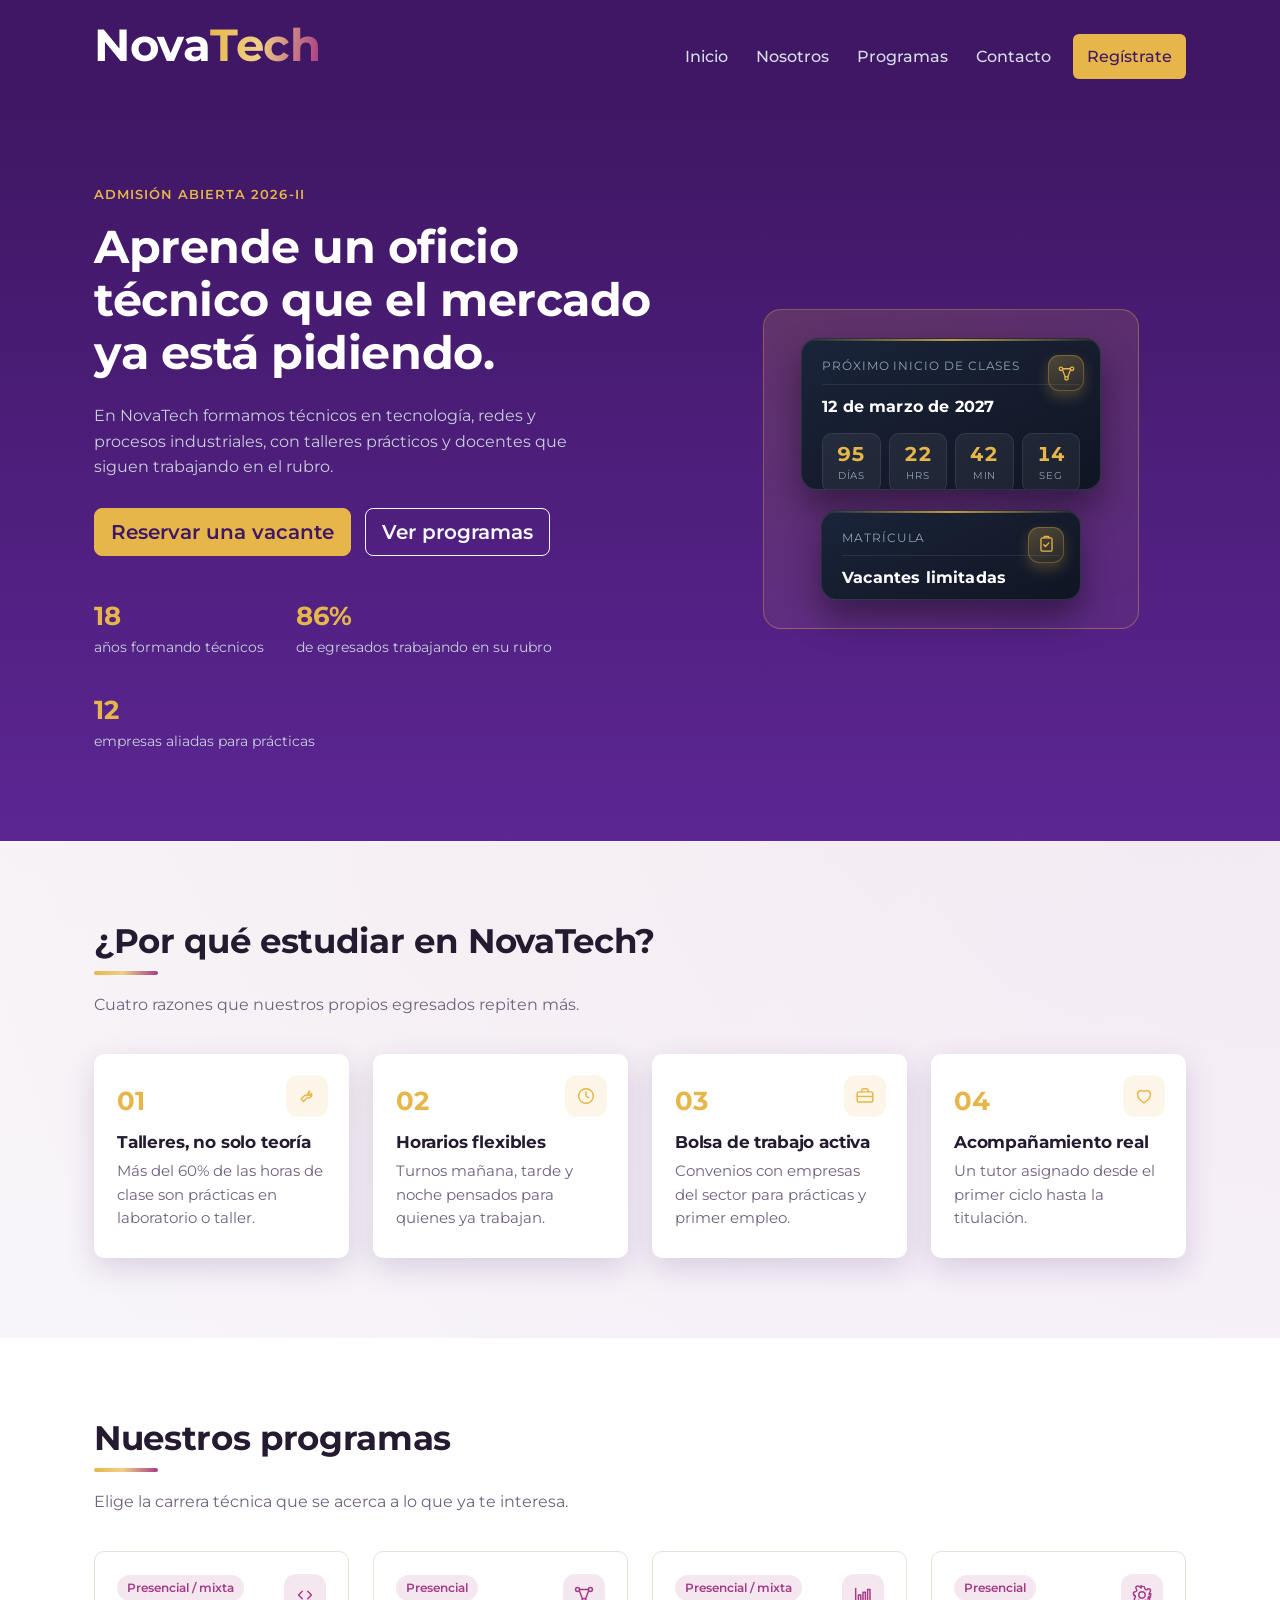
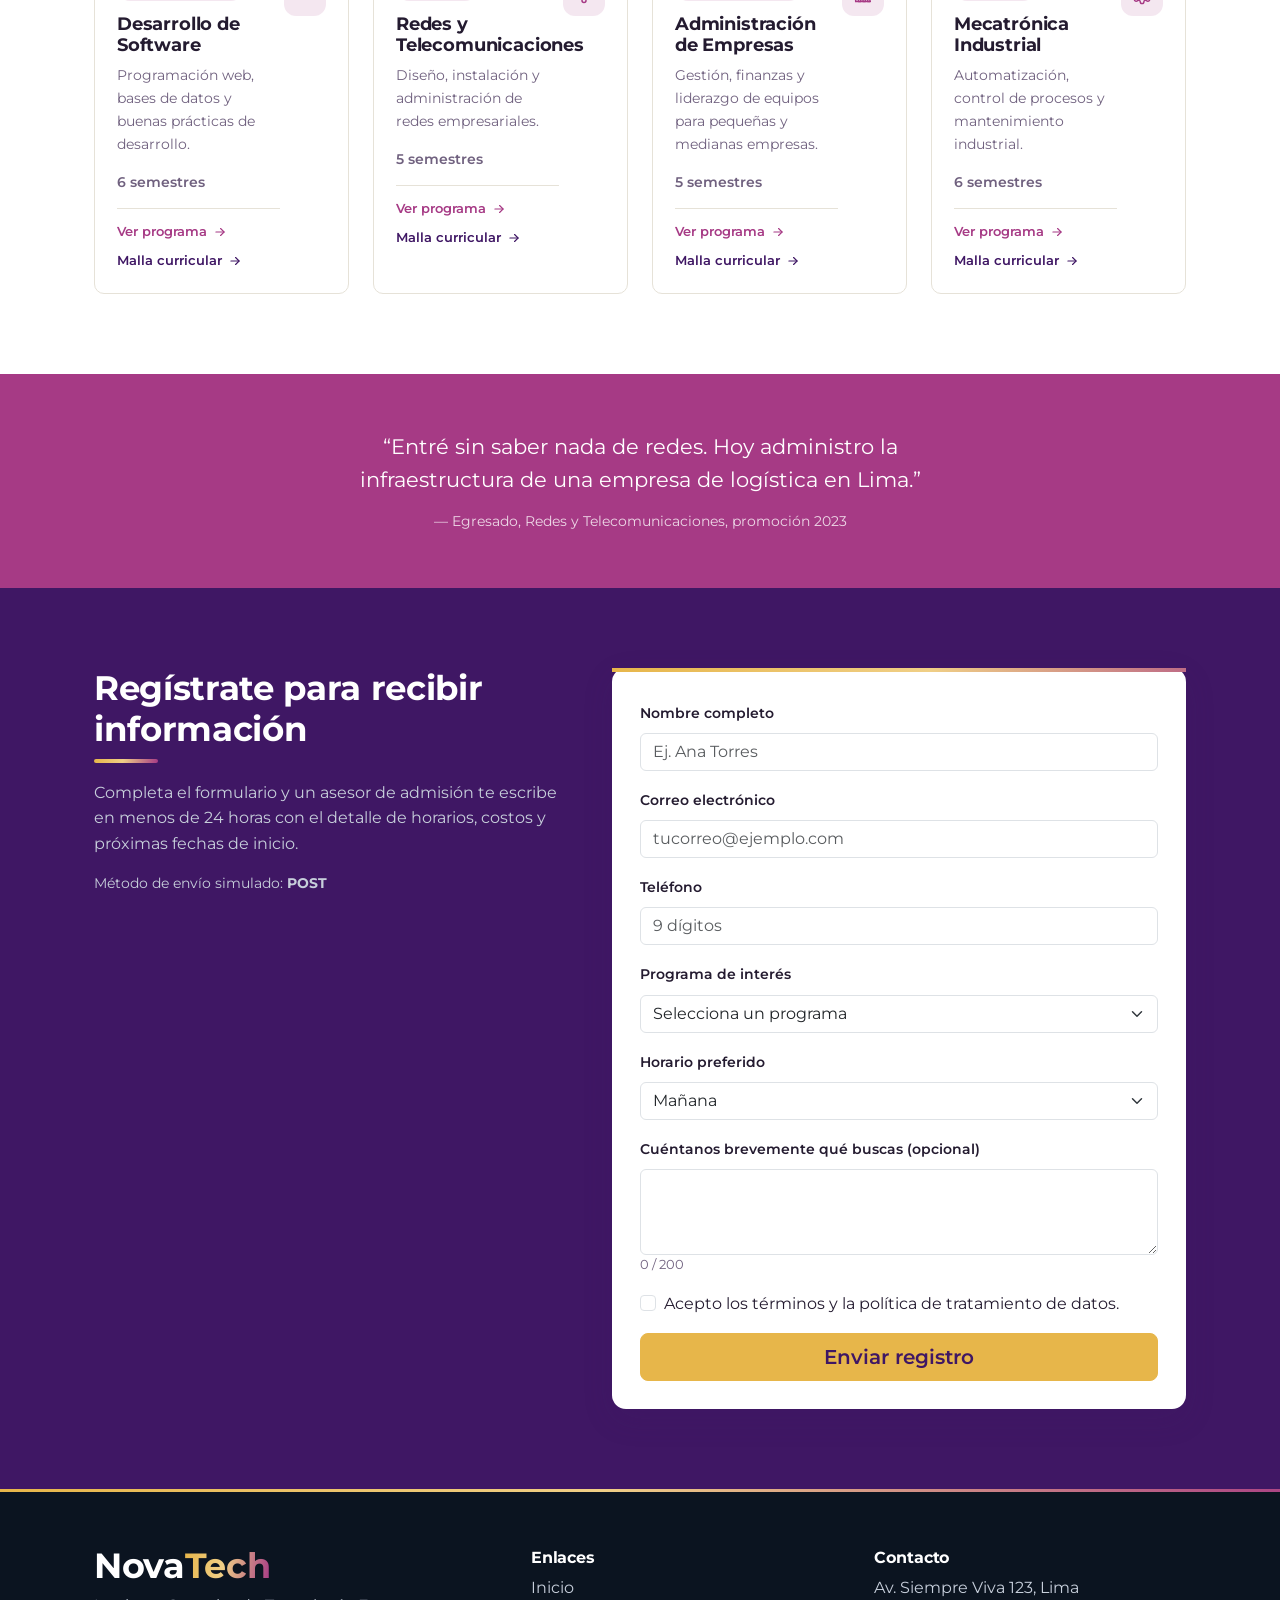
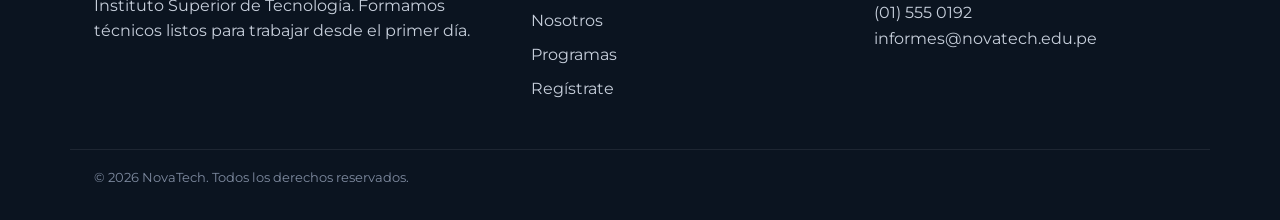
==== commit 7b68494c: "Corregir overflow de la tarjeta hero en móvil y agregar contador al inicio de clases La tarjeta "pró" ====
--- a/index.html
+++ b/index.html
@@ -72,9 +72,27 @@
         </div>
         <div class="hero-visual" aria-hidden="true">
           <div class="hero-shape">
-            <div class="hero-card hero-card-1">
-              <span class="hero-card-label">Próxima clase</span>
-              <strong>Redes — Lab. 3</strong>
+            <div class="hero-card hero-card-1 hero-card-countdown">
+              <span class="hero-card-label">Próximo inicio de clases</span>
+              <strong>12 de marzo de 2027</strong>
+              <div class="hero-countdown" id="contadorInicio" data-fecha="2027-03-12T00:00:00-05:00" aria-live="polite">
+                <div class="hero-countdown-item">
+                  <span class="hero-countdown-valor" id="cdDias">00</span>
+                  <span class="hero-countdown-etiqueta">días</span>
+                </div>
+                <div class="hero-countdown-item">
+                  <span class="hero-countdown-valor" id="cdHoras">00</span>
+                  <span class="hero-countdown-etiqueta">hrs</span>
+                </div>
+                <div class="hero-countdown-item">
+                  <span class="hero-countdown-valor" id="cdMin">00</span>
+                  <span class="hero-countdown-etiqueta">min</span>
+                </div>
+                <div class="hero-countdown-item">
+                  <span class="hero-countdown-valor" id="cdSeg">00</span>
+                  <span class="hero-countdown-etiqueta">seg</span>
+                </div>
+              </div>
               <span class="hero-card-icon" aria-hidden="true">
                 <svg viewBox="0 0 24 24" fill="none" stroke="currentColor" stroke-width="1.6" stroke-linecap="round" stroke-linejoin="round">
                   <circle cx="5" cy="6" r="2.2"></circle>
--- a/css/style.css
+++ b/css/style.css
@@ -220,11 +220,14 @@
 
 .hero-visual {
   position: relative;
-  min-height: 280px;
+  min-height: 360px;
 }
 .hero-shape {
   position: absolute;
-  inset: 20px 10% 0 10%;
+  top: 20px;
+  left: 10%;
+  right: 10%;
+  bottom: 20px;
   background: linear-gradient(160deg, rgba(231, 182, 74, 0.16), rgba(231, 182, 74, 0.05));
   border: 1px solid rgba(231, 182, 74, 0.35);
   border-radius: 18px;
@@ -234,6 +237,7 @@
   justify-content: center;
   gap: 20px;
   padding: 28px;
+  overflow: visible;
   transition: border-color 0.3s ease, background 0.3s ease;
 }
 .hero-shape:hover {
@@ -300,6 +304,38 @@
 }
 .hero-card-icon svg { width: 19px; height: 19px; }
 
+.hero-card-countdown { max-width: 300px; }
+.hero-card-countdown strong { padding-right: 0; margin-bottom: 14px; }
+.hero-countdown {
+  display: grid;
+  grid-template-columns: repeat(4, 1fr);
+  gap: 8px;
+}
+.hero-countdown-item {
+  background: rgba(255, 255, 255, 0.06);
+  border: 1px solid rgba(255, 255, 255, 0.08);
+  border-radius: 10px;
+  padding: 8px 4px;
+  text-align: center;
+}
+.hero-countdown-valor {
+  display: block;
+  font-family: var(--font-display);
+  font-weight: 700;
+  font-size: 1.25rem;
+  color: var(--color-amber);
+  font-variant-numeric: tabular-nums;
+  line-height: 1.2;
+}
+.hero-countdown-etiqueta {
+  display: block;
+  font-size: 0.62rem;
+  color: #93a0b4;
+  text-transform: uppercase;
+  letter-spacing: 0.06em;
+  margin-top: 2px;
+}
+
 @media (prefers-reduced-motion: reduce) {
   .hero-card { animation: none; }
 }
@@ -562,7 +598,8 @@
 
 @media (max-width: 900px) {
   .hero-grid, .registro-grid { grid-template-columns: 1fr; }
-  .hero-visual { min-height: 200px; margin-top: 20px; }
+  .hero-visual { min-height: 0; margin-top: 24px; }
+  .hero-shape { position: static; inset: auto; padding: 20px; }
   .footer-grid { grid-template-columns: 1fr; }
 }
 
